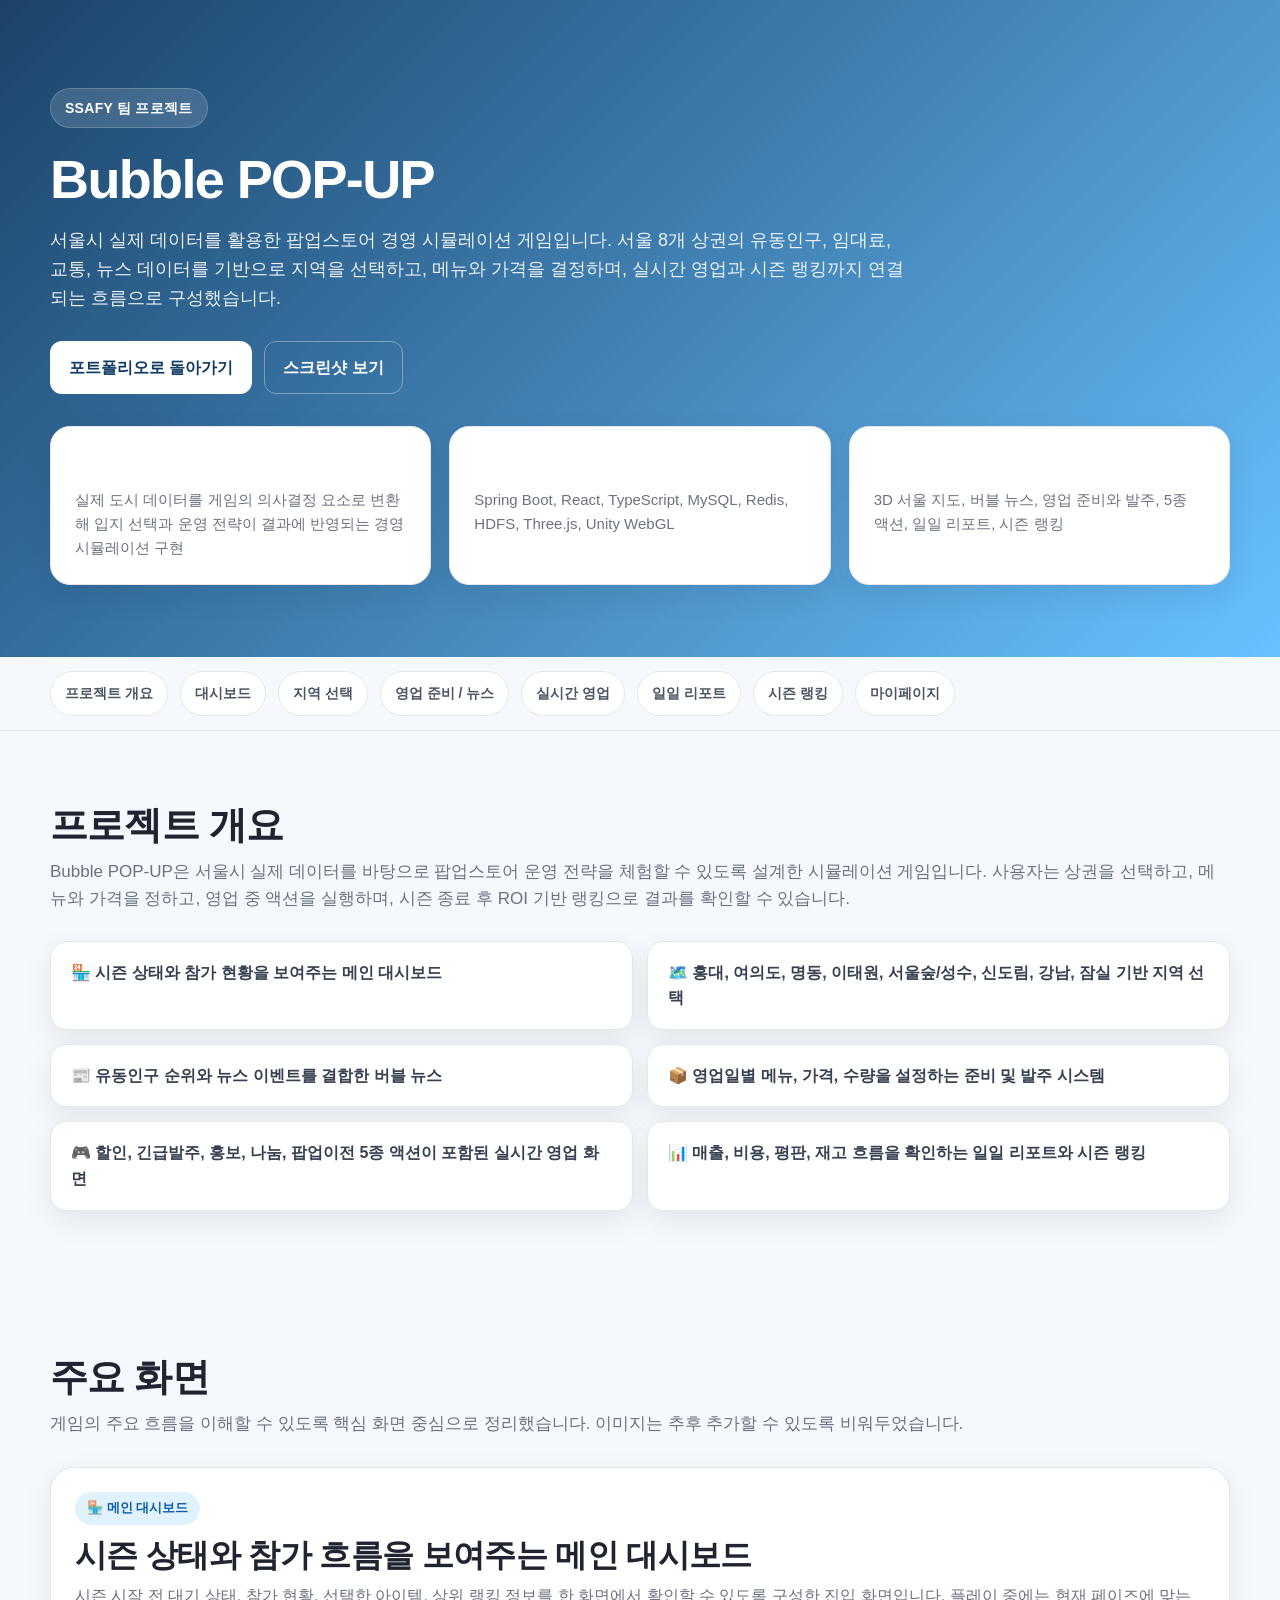
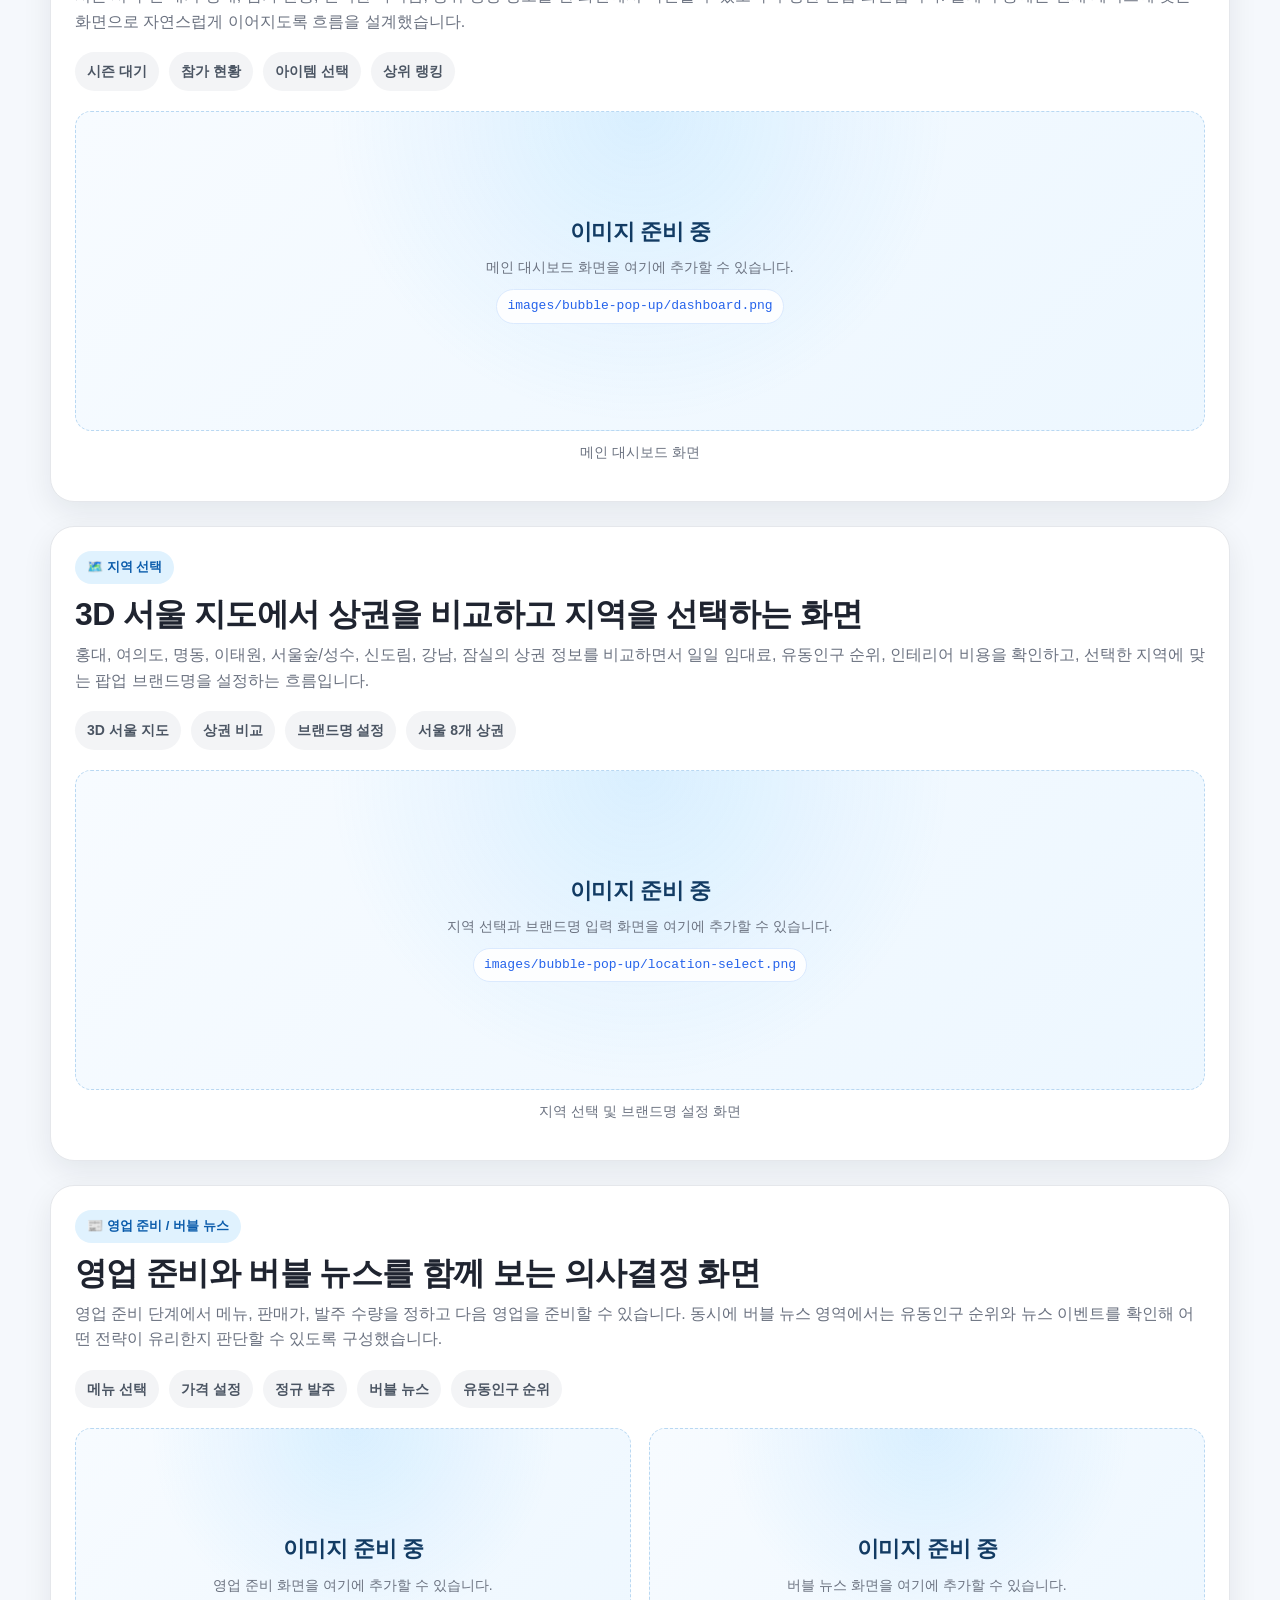
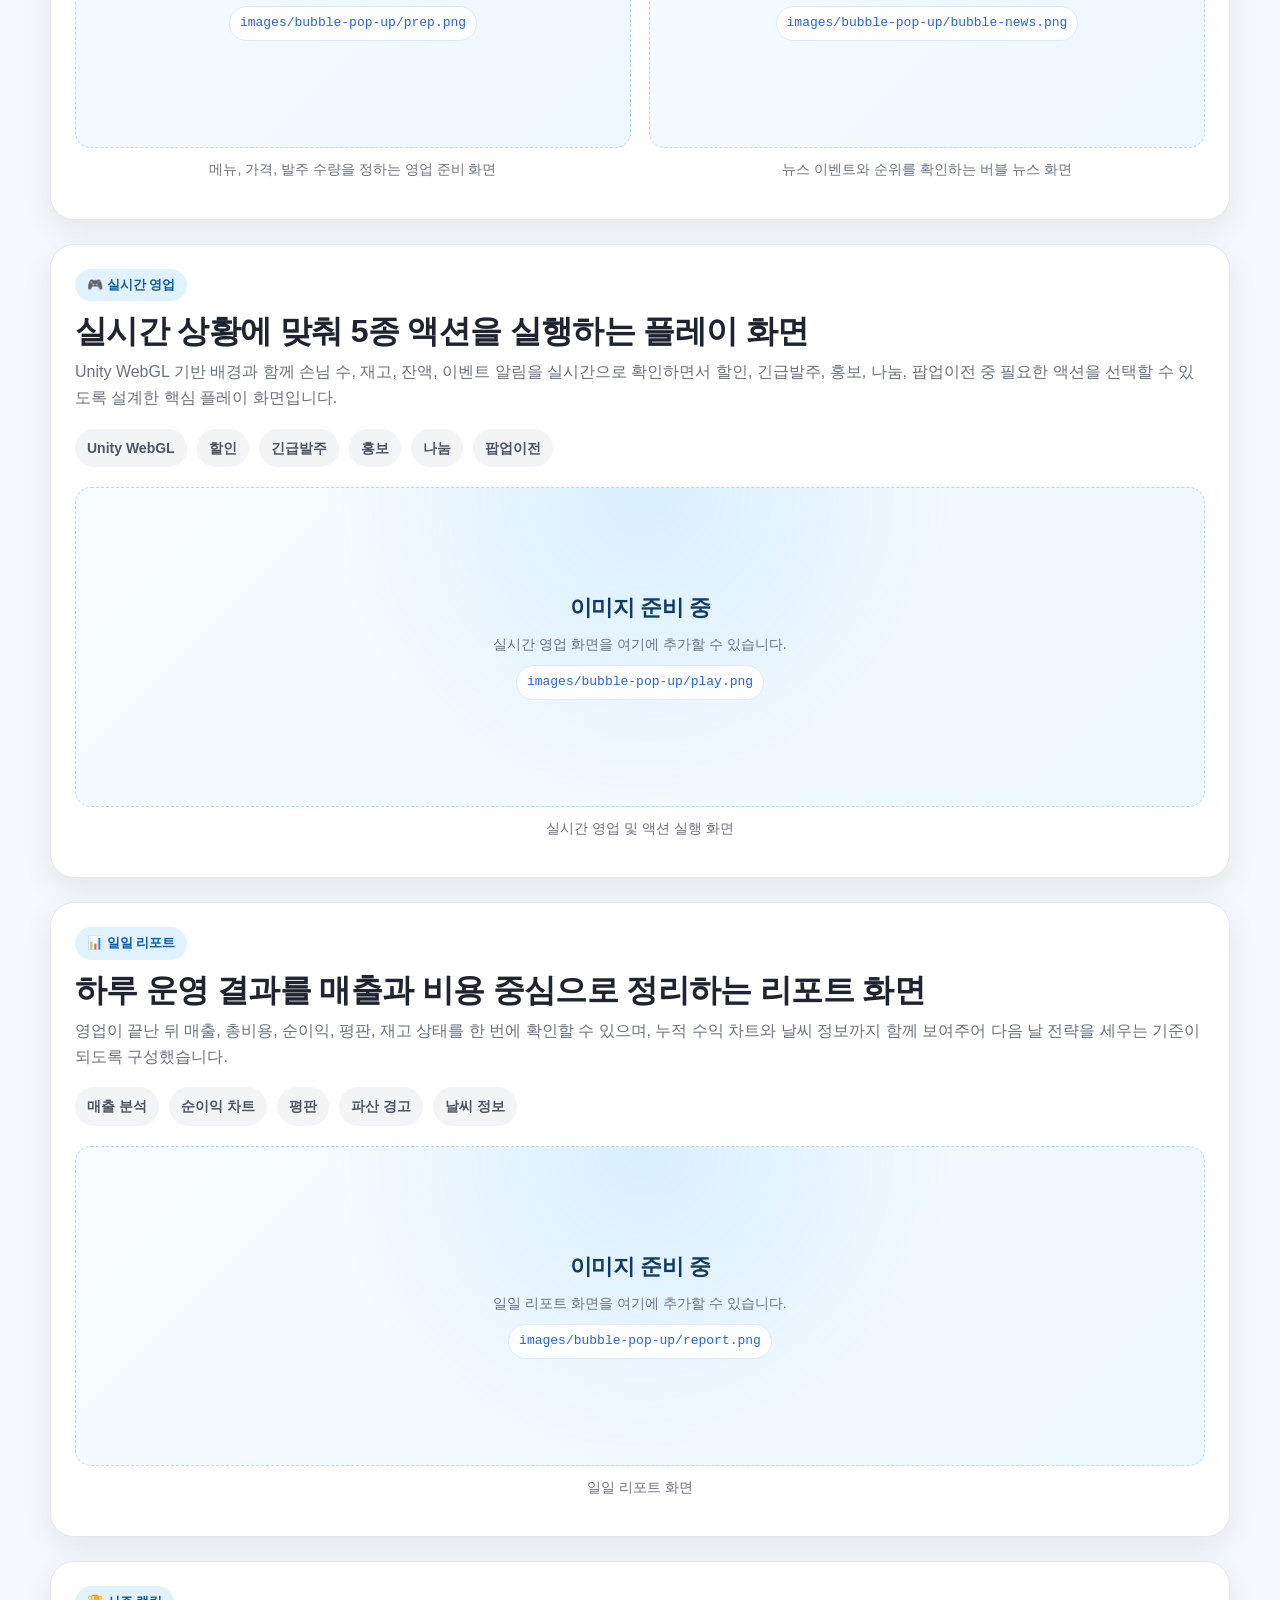
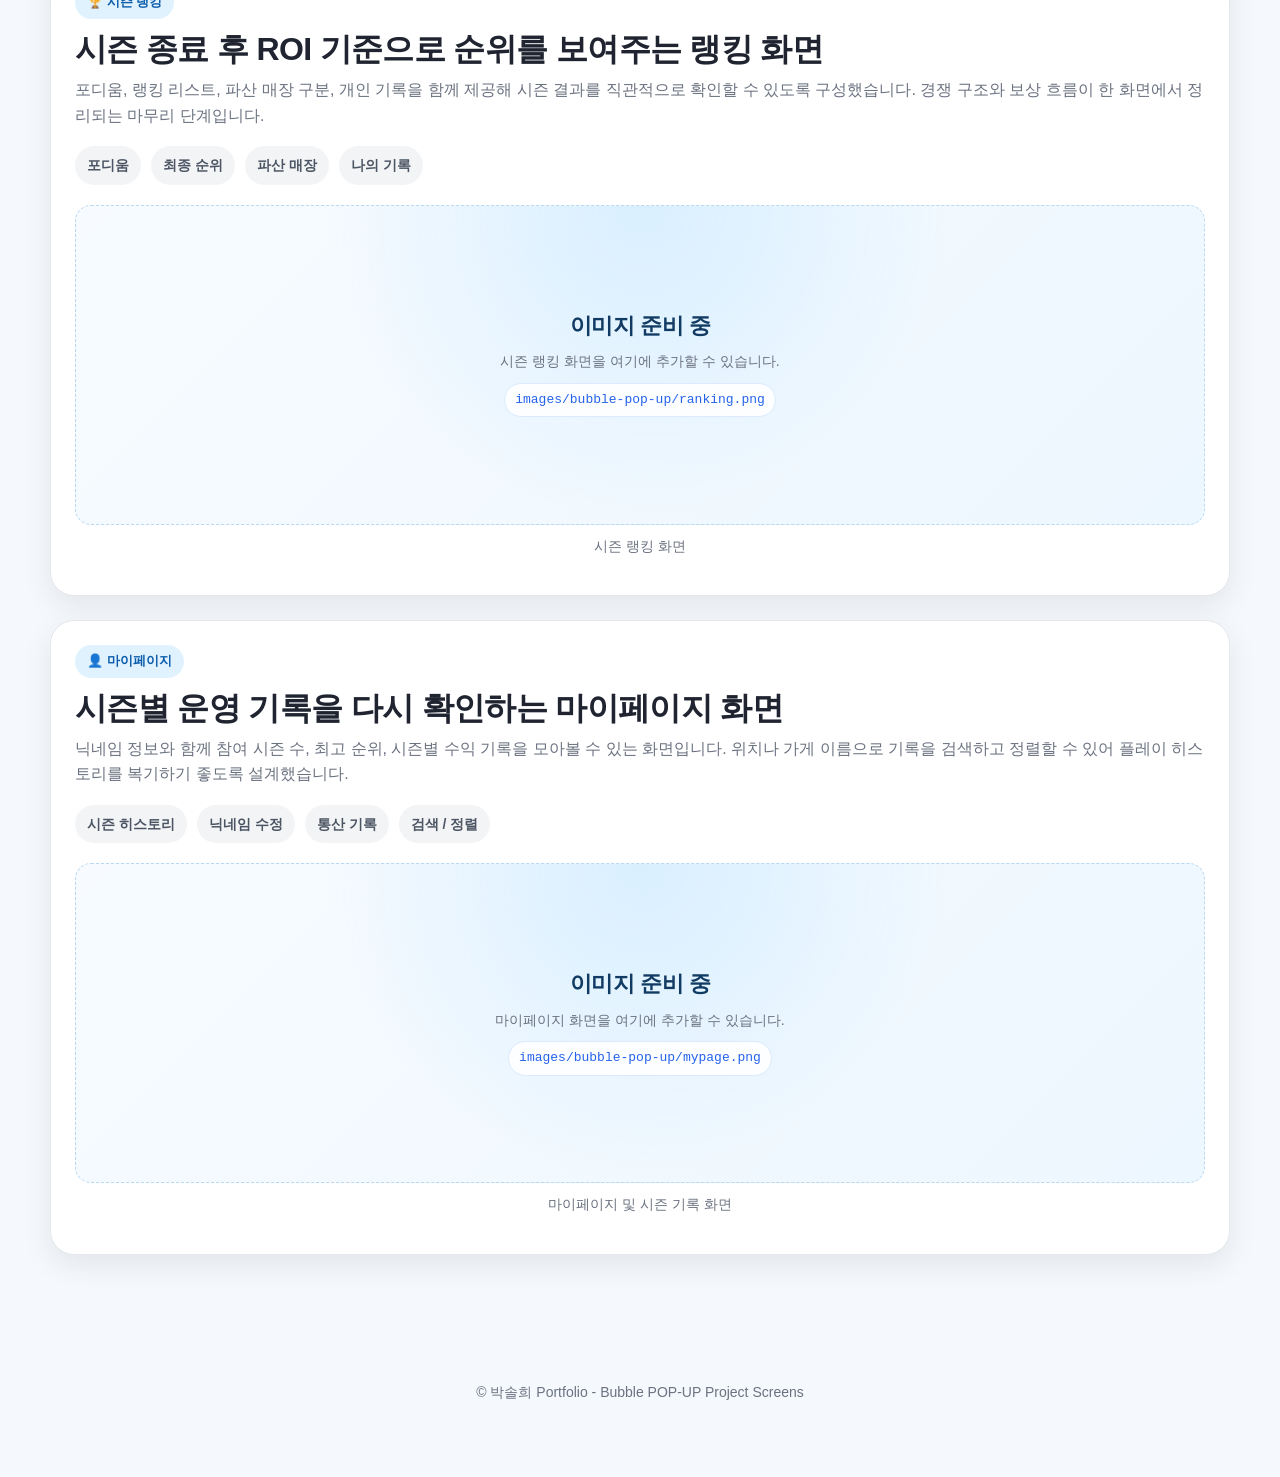
==== bubble-popup.html @ aa62569c "update bubble pop-up project" ====
<!doctype html>
<html lang="ko">
  <head>
    <meta charset="UTF-8" />
    <meta name="viewport" content="width=device-width, initial-scale=1.0" />
    <title>Bubble POP-UP | 프로젝트 스크린샷</title>
    <meta
      name="description"
      content="Bubble POP-UP 프로젝트의 주요 기능과 화면을 정리한 스크린샷 페이지입니다."
    />
    <style>
      :root {
        --bg: #f5f8fc;
        --card: #ffffff;
        --text: #1f2430;
        --muted: #6b7280;
        --primary: #123b63;
        --accent: #4db7ff;
        --border: #e5e7eb;
        --shadow: 0 10px 30px rgba(17, 24, 39, 0.08);
        --radius: 20px;
        --max-width: 1180px;
      }

      * {
        box-sizing: border-box;
      }

      html {
        scroll-behavior: smooth;
      }

      body {
        margin: 0;
        font-family:
          "Pretendard", "Apple SD Gothic Neo", "Noto Sans KR", Arial, sans-serif;
        background: var(--bg);
        color: var(--text);
        line-height: 1.6;
      }

      a {
        color: inherit;
        text-decoration: none;
      }

      img {
        display: block;
        width: 100%;
        height: auto;
        border-radius: 16px;
        border: 1px solid var(--border);
        background: #fff;
      }

      .container {
        width: min(var(--max-width), calc(100% - 32px));
        margin: 0 auto;
      }

      .hero {
        background:
          linear-gradient(
            135deg,
            rgba(18, 59, 99, 0.96),
            rgba(77, 183, 255, 0.84)
          ),
          url("images/bg_2.png") center/cover no-repeat;
        color: #fff;
        padding: 88px 0 72px;
      }

      .hero-inner {
        max-width: 860px;
      }

      .badge {
        display: inline-block;
        padding: 8px 14px;
        border-radius: 999px;
        background: rgba(255, 255, 255, 0.14);
        border: 1px solid rgba(255, 255, 255, 0.18);
        font-size: 14px;
        font-weight: 700;
        letter-spacing: 0.02em;
        margin-bottom: 20px;
      }

      .hero h1 {
        margin: 0 0 16px;
        font-size: clamp(34px, 5vw, 54px);
        line-height: 1.15;
        letter-spacing: -0.03em;
      }

      .hero p {
        margin: 0;
        font-size: 18px;
        color: rgba(255, 255, 255, 0.9);
      }

      .hero-actions {
        margin-top: 28px;
        display: flex;
        flex-wrap: wrap;
        gap: 12px;
      }

      .btn {
        display: inline-flex;
        align-items: center;
        justify-content: center;
        padding: 13px 18px;
        border-radius: 12px;
        font-weight: 700;
        transition: 0.2s ease;
        border: 1px solid transparent;
      }

      .btn-primary {
        background: #fff;
        color: var(--primary);
      }

      .btn-primary:hover {
        transform: translateY(-1px);
      }

      .btn-outline {
        border-color: rgba(255, 255, 255, 0.35);
        color: #fff;
        background: transparent;
      }

      .btn-outline:hover {
        background: rgba(255, 255, 255, 0.08);
      }

      .section {
        padding: 72px 0;
      }

      .section-header {
        margin-bottom: 28px;
      }

      .section-title {
        margin: 0 0 10px;
        font-size: clamp(28px, 4vw, 38px);
        line-height: 1.2;
        letter-spacing: -0.02em;
      }

      .section-desc {
        margin: 0;
        color: var(--muted);
        font-size: 17px;
      }

      .summary-grid {
        display: grid;
        grid-template-columns: repeat(3, 1fr);
        gap: 18px;
        margin-top: 32px;
      }

      .summary-card {
        background: var(--card);
        border: 1px solid var(--border);
        border-radius: var(--radius);
        box-shadow: var(--shadow);
        padding: 24px;
      }

      .summary-card h3 {
        margin: 0 0 8px;
        font-size: 18px;
      }

      .summary-card p {
        margin: 0;
        color: var(--muted);
        font-size: 15px;
      }

      .feature-list {
        display: grid;
        grid-template-columns: repeat(2, 1fr);
        gap: 14px;
        margin-top: 28px;
      }

      .feature-item {
        background: var(--card);
        border: 1px solid var(--border);
        border-radius: 16px;
        padding: 18px 20px;
        font-weight: 600;
        color: #374151;
        box-shadow: var(--shadow);
      }

      .gallery {
        display: grid;
        gap: 24px;
        margin-top: 30px;
      }

      .shot-card {
        background: var(--card);
        border: 1px solid var(--border);
        border-radius: 24px;
        box-shadow: var(--shadow);
        overflow: hidden;
      }

      .shot-content {
        padding: 24px;
      }

      .shot-kicker {
        display: inline-block;
        margin-bottom: 10px;
        padding: 6px 12px;
        border-radius: 999px;
        background: #e0f2fe;
        color: #0b5cab;
        font-size: 13px;
        font-weight: 800;
      }

      .shot-title {
        margin: 0 0 8px;
        font-size: clamp(24px, 3vw, 32px);
        line-height: 1.25;
        letter-spacing: -0.02em;
      }

      .shot-desc {
        margin: 0 0 18px;
        color: var(--muted);
        font-size: 16px;
      }

      .shot-tags {
        display: flex;
        flex-wrap: wrap;
        gap: 10px;
        margin-bottom: 20px;
      }

      .tag {
        display: inline-flex;
        align-items: center;
        padding: 8px 12px;
        border-radius: 999px;
        background: #f3f4f6;
        color: #4b5563;
        font-size: 14px;
        font-weight: 700;
      }

      .two-grid {
        display: grid;
        grid-template-columns: repeat(2, 1fr);
        gap: 18px;
      }

      .single-shot img,
      .two-grid img {
        width: 100%;
      }

      .placeholder-shot {
        min-height: 320px;
        display: flex;
        flex-direction: column;
        align-items: center;
        justify-content: center;
        gap: 10px;
        padding: 24px;
        border-radius: 16px;
        border: 1px dashed #b9d8f2;
        background:
          radial-gradient(circle at top, rgba(77, 183, 255, 0.16), transparent 48%),
          linear-gradient(135deg, #f7fbff, #edf7ff);
        text-align: center;
      }

      .placeholder-shot strong {
        font-size: 22px;
        line-height: 1.3;
        letter-spacing: -0.02em;
        color: var(--primary);
      }

      .placeholder-shot span {
        font-size: 14px;
        color: var(--muted);
      }

      .placeholder-shot code {
        font-size: 13px;
        color: #2563eb;
        background: rgba(255, 255, 255, 0.9);
        padding: 6px 10px;
        border-radius: 999px;
        border: 1px solid #dbeafe;
      }

      .caption {
        margin-top: 10px;
        font-size: 14px;
        color: var(--muted);
        text-align: center;
      }

      .toc {
        position: sticky;
        top: 0;
        z-index: 10;
        backdrop-filter: blur(12px);
        background: rgba(245, 248, 252, 0.85);
        border-bottom: 1px solid rgba(229, 231, 235, 0.9);
      }

      .toc-inner {
        width: min(var(--max-width), calc(100% - 32px));
        margin: 0 auto;
        display: flex;
        gap: 12px;
        padding: 14px 0;
        overflow-x: auto;
      }

      .toc a {
        white-space: nowrap;
        font-size: 14px;
        font-weight: 700;
        color: #4b5563;
        background: #fff;
        border: 1px solid var(--border);
        padding: 10px 14px;
        border-radius: 999px;
      }

      .footer {
        padding: 40px 0 60px;
        text-align: center;
        color: var(--muted);
        font-size: 14px;
      }

      @media (max-width: 960px) {
        .summary-grid,
        .feature-list,
        .two-grid {
          grid-template-columns: 1fr;
        }

        .hero {
          padding: 72px 0 56px;
        }

        .shot-content {
          padding: 20px;
        }
      }
    </style>
  </head>

  <body>
    <header class="hero">
      <div class="container">
        <div class="hero-inner">
          <span class="badge">SSAFY 팀 프로젝트</span>
          <h1>Bubble POP-UP</h1>
          <p>
            서울시 실제 데이터를 활용한 팝업스토어 경영 시뮬레이션 게임입니다.
            서울 8개 상권의 유동인구, 임대료, 교통, 뉴스 데이터를 기반으로
            지역을 선택하고, 메뉴와 가격을 결정하며, 실시간 영업과 시즌 랭킹까지
            연결되는 흐름으로 구성했습니다.
          </p>

          <div class="hero-actions">
            <a class="btn btn-primary" href="index.html#projects-section"
              >포트폴리오로 돌아가기</a
            >
            <a class="btn btn-outline" href="#screens">스크린샷 보기</a>
          </div>
        </div>

        <div class="summary-grid">
          <div class="summary-card">
            <h3>핵심 목표</h3>
            <p>
              실제 도시 데이터를 게임의 의사결정 요소로 변환해 입지 선택과 운영
              전략이 결과에 반영되는 경영 시뮬레이션 구현
            </p>
          </div>
          <div class="summary-card">
            <h3>주요 기술</h3>
            <p>
              Spring Boot, React, TypeScript, MySQL, Redis, HDFS, Three.js,
              Unity WebGL
            </p>
          </div>
          <div class="summary-card">
            <h3>주요 기능</h3>
            <p>
              3D 서울 지도, 버블 뉴스, 영업 준비와 발주, 5종 액션, 일일
              리포트, 시즌 랭킹
            </p>
          </div>
        </div>
      </div>
    </header>

    <nav class="toc">
      <div class="toc-inner">
        <a href="#overview">프로젝트 개요</a>
        <a href="#dashboard">대시보드</a>
        <a href="#location">지역 선택</a>
        <a href="#prep-news">영업 준비 / 뉴스</a>
        <a href="#play">실시간 영업</a>
        <a href="#report">일일 리포트</a>
        <a href="#ranking">시즌 랭킹</a>
        <a href="#mypage">마이페이지</a>
      </div>
    </nav>

    <main>
      <section class="section" id="overview">
        <div class="container">
          <div class="section-header">
            <h2 class="section-title">프로젝트 개요</h2>
            <p class="section-desc">
              Bubble POP-UP은 서울시 실제 데이터를 바탕으로 팝업스토어 운영
              전략을 체험할 수 있도록 설계한 시뮬레이션 게임입니다. 사용자는
              상권을 선택하고, 메뉴와 가격을 정하고, 영업 중 액션을 실행하며,
              시즌 종료 후 ROI 기반 랭킹으로 결과를 확인할 수 있습니다.
            </p>
          </div>

          <div class="feature-list">
            <div class="feature-item">
              🏪 시즌 상태와 참가 현황을 보여주는 메인 대시보드
            </div>
            <div class="feature-item">
              🗺️ 홍대, 여의도, 명동, 이태원, 서울숲/성수, 신도림, 강남, 잠실
              기반 지역 선택
            </div>
            <div class="feature-item">
              📰 유동인구 순위와 뉴스 이벤트를 결합한 버블 뉴스
            </div>
            <div class="feature-item">
              📦 영업일별 메뉴, 가격, 수량을 설정하는 준비 및 발주 시스템
            </div>
            <div class="feature-item">
              🎮 할인, 긴급발주, 홍보, 나눔, 팝업이전 5종 액션이 포함된 실시간
              영업 화면
            </div>
            <div class="feature-item">
              📊 매출, 비용, 평판, 재고 흐름을 확인하는 일일 리포트와 시즌 랭킹
            </div>
          </div>
        </div>
      </section>

      <section class="section" id="screens">
        <div class="container">
          <div class="section-header">
            <h2 class="section-title">주요 화면</h2>
            <p class="section-desc">
              게임의 주요 흐름을 이해할 수 있도록 핵심 화면 중심으로 정리했습니다.
              이미지는 추후 추가할 수 있도록 비워두었습니다.
            </p>
          </div>

          <div class="gallery">
            <article class="shot-card" id="dashboard">
              <div class="shot-content">
                <span class="shot-kicker">🏪 메인 대시보드</span>
                <h3 class="shot-title">
                  시즌 상태와 참가 흐름을 보여주는 메인 대시보드
                </h3>
                <p class="shot-desc">
                  시즌 시작 전 대기 상태, 참가 현황, 선택한 아이템, 상위 랭킹
                  정보를 한 화면에서 확인할 수 있도록 구성한 진입 화면입니다.
                  플레이 중에는 현재 페이즈에 맞는 화면으로 자연스럽게 이어지도록
                  흐름을 설계했습니다.
                </p>
                <div class="shot-tags">
                  <span class="tag">시즌 대기</span>
                  <span class="tag">참가 현황</span>
                  <span class="tag">아이템 선택</span>
                  <span class="tag">상위 랭킹</span>
                </div>

                <div class="single-shot">
                  <div
                    class="placeholder-shot"
                    aria-label="Bubble POP-UP 메인 대시보드 이미지 자리"
                  >
                    <strong>이미지 준비 중</strong>
                    <span>메인 대시보드 화면을 여기에 추가할 수 있습니다.</span>
                    <code>images/bubble-pop-up/dashboard.png</code>
                  </div>
                  <p class="caption">메인 대시보드 화면</p>
                </div>
              </div>
            </article>

            <article class="shot-card" id="location">
              <div class="shot-content">
                <span class="shot-kicker">🗺️ 지역 선택</span>
                <h3 class="shot-title">
                  3D 서울 지도에서 상권을 비교하고 지역을 선택하는 화면
                </h3>
                <p class="shot-desc">
                  홍대, 여의도, 명동, 이태원, 서울숲/성수, 신도림, 강남, 잠실의
                  상권 정보를 비교하면서 일일 임대료, 유동인구 순위, 인테리어
                  비용을 확인하고, 선택한 지역에 맞는 팝업 브랜드명을 설정하는
                  흐름입니다.
                </p>
                <div class="shot-tags">
                  <span class="tag">3D 서울 지도</span>
                  <span class="tag">상권 비교</span>
                  <span class="tag">브랜드명 설정</span>
                  <span class="tag">서울 8개 상권</span>
                </div>

                <div class="single-shot">
                  <div
                    class="placeholder-shot"
                    aria-label="Bubble POP-UP 지역 선택 이미지 자리"
                  >
                    <strong>이미지 준비 중</strong>
                    <span>
                      지역 선택과 브랜드명 입력 화면을 여기에 추가할 수 있습니다.
                    </span>
                    <code>images/bubble-pop-up/location-select.png</code>
                  </div>
                  <p class="caption">지역 선택 및 브랜드명 설정 화면</p>
                </div>
              </div>
            </article>

            <article class="shot-card" id="prep-news">
              <div class="shot-content">
                <span class="shot-kicker">📰 영업 준비 / 버블 뉴스</span>
                <h3 class="shot-title">
                  영업 준비와 버블 뉴스를 함께 보는 의사결정 화면
                </h3>
                <p class="shot-desc">
                  영업 준비 단계에서 메뉴, 판매가, 발주 수량을 정하고 다음 영업을
                  준비할 수 있습니다. 동시에 버블 뉴스 영역에서는 유동인구 순위와
                  뉴스 이벤트를 확인해 어떤 전략이 유리한지 판단할 수 있도록
                  구성했습니다.
                </p>
                <div class="shot-tags">
                  <span class="tag">메뉴 선택</span>
                  <span class="tag">가격 설정</span>
                  <span class="tag">정규 발주</span>
                  <span class="tag">버블 뉴스</span>
                  <span class="tag">유동인구 순위</span>
                </div>

                <div class="two-grid">
                  <div>
                    <div
                      class="placeholder-shot"
                      aria-label="Bubble POP-UP 영업 준비 이미지 자리"
                    >
                      <strong>이미지 준비 중</strong>
                      <span>영업 준비 화면을 여기에 추가할 수 있습니다.</span>
                      <code>images/bubble-pop-up/prep.png</code>
                    </div>
                    <p class="caption">메뉴, 가격, 발주 수량을 정하는 영업 준비 화면</p>
                  </div>
                  <div>
                    <div
                      class="placeholder-shot"
                      aria-label="Bubble POP-UP 버블 뉴스 이미지 자리"
                    >
                      <strong>이미지 준비 중</strong>
                      <span>버블 뉴스 화면을 여기에 추가할 수 있습니다.</span>
                      <code>images/bubble-pop-up/bubble-news.png</code>
                    </div>
                    <p class="caption">뉴스 이벤트와 순위를 확인하는 버블 뉴스 화면</p>
                  </div>
                </div>
              </div>
            </article>

            <article class="shot-card" id="play">
              <div class="shot-content">
                <span class="shot-kicker">🎮 실시간 영업</span>
                <h3 class="shot-title">
                  실시간 상황에 맞춰 5종 액션을 실행하는 플레이 화면
                </h3>
                <p class="shot-desc">
                  Unity WebGL 기반 배경과 함께 손님 수, 재고, 잔액, 이벤트 알림을
                  실시간으로 확인하면서 할인, 긴급발주, 홍보, 나눔, 팝업이전 중
                  필요한 액션을 선택할 수 있도록 설계한 핵심 플레이 화면입니다.
                </p>
                <div class="shot-tags">
                  <span class="tag">Unity WebGL</span>
                  <span class="tag">할인</span>
                  <span class="tag">긴급발주</span>
                  <span class="tag">홍보</span>
                  <span class="tag">나눔</span>
                  <span class="tag">팝업이전</span>
                </div>

                <div class="single-shot">
                  <div
                    class="placeholder-shot"
                    aria-label="Bubble POP-UP 실시간 영업 이미지 자리"
                  >
                    <strong>이미지 준비 중</strong>
                    <span>실시간 영업 화면을 여기에 추가할 수 있습니다.</span>
                    <code>images/bubble-pop-up/play.png</code>
                  </div>
                  <p class="caption">실시간 영업 및 액션 실행 화면</p>
                </div>
              </div>
            </article>

            <article class="shot-card" id="report">
              <div class="shot-content">
                <span class="shot-kicker">📊 일일 리포트</span>
                <h3 class="shot-title">
                  하루 운영 결과를 매출과 비용 중심으로 정리하는 리포트 화면
                </h3>
                <p class="shot-desc">
                  영업이 끝난 뒤 매출, 총비용, 순이익, 평판, 재고 상태를 한 번에
                  확인할 수 있으며, 누적 수익 차트와 날씨 정보까지 함께 보여주어
                  다음 날 전략을 세우는 기준이 되도록 구성했습니다.
                </p>
                <div class="shot-tags">
                  <span class="tag">매출 분석</span>
                  <span class="tag">순이익 차트</span>
                  <span class="tag">평판</span>
                  <span class="tag">파산 경고</span>
                  <span class="tag">날씨 정보</span>
                </div>

                <div class="single-shot">
                  <div
                    class="placeholder-shot"
                    aria-label="Bubble POP-UP 일일 리포트 이미지 자리"
                  >
                    <strong>이미지 준비 중</strong>
                    <span>일일 리포트 화면을 여기에 추가할 수 있습니다.</span>
                    <code>images/bubble-pop-up/report.png</code>
                  </div>
                  <p class="caption">일일 리포트 화면</p>
                </div>
              </div>
            </article>

            <article class="shot-card" id="ranking">
              <div class="shot-content">
                <span class="shot-kicker">🏆 시즌 랭킹</span>
                <h3 class="shot-title">
                  시즌 종료 후 ROI 기준으로 순위를 보여주는 랭킹 화면
                </h3>
                <p class="shot-desc">
                  포디움, 랭킹 리스트, 파산 매장 구분, 개인 기록을 함께 제공해
                  시즌 결과를 직관적으로 확인할 수 있도록 구성했습니다. 경쟁
                  구조와 보상 흐름이 한 화면에서 정리되는 마무리 단계입니다.
                </p>
                <div class="shot-tags">
                  <span class="tag">포디움</span>
                  <span class="tag">최종 순위</span>
                  <span class="tag">파산 매장</span>
                  <span class="tag">나의 기록</span>
                </div>

                <div class="single-shot">
                  <div
                    class="placeholder-shot"
                    aria-label="Bubble POP-UP 시즌 랭킹 이미지 자리"
                  >
                    <strong>이미지 준비 중</strong>
                    <span>시즌 랭킹 화면을 여기에 추가할 수 있습니다.</span>
                    <code>images/bubble-pop-up/ranking.png</code>
                  </div>
                  <p class="caption">시즌 랭킹 화면</p>
                </div>
              </div>
            </article>

            <article class="shot-card" id="mypage">
              <div class="shot-content">
                <span class="shot-kicker">👤 마이페이지</span>
                <h3 class="shot-title">
                  시즌별 운영 기록을 다시 확인하는 마이페이지 화면
                </h3>
                <p class="shot-desc">
                  닉네임 정보와 함께 참여 시즌 수, 최고 순위, 시즌별 수익 기록을
                  모아볼 수 있는 화면입니다. 위치나 가게 이름으로 기록을 검색하고
                  정렬할 수 있어 플레이 히스토리를 복기하기 좋도록 설계했습니다.
                </p>
                <div class="shot-tags">
                  <span class="tag">시즌 히스토리</span>
                  <span class="tag">닉네임 수정</span>
                  <span class="tag">통산 기록</span>
                  <span class="tag">검색 / 정렬</span>
                </div>

                <div class="single-shot">
                  <div
                    class="placeholder-shot"
                    aria-label="Bubble POP-UP 마이페이지 이미지 자리"
                  >
                    <strong>이미지 준비 중</strong>
                    <span>마이페이지 화면을 여기에 추가할 수 있습니다.</span>
                    <code>images/bubble-pop-up/mypage.png</code>
                  </div>
                  <p class="caption">마이페이지 및 시즌 기록 화면</p>
                </div>
              </div>
            </article>
          </div>
        </div>
      </section>
    </main>

    <footer class="footer">
      <div class="container">
        <p>© 박솔희 Portfolio - Bubble POP-UP Project Screens</p>
      </div>
    </footer>
  </body>
</html>
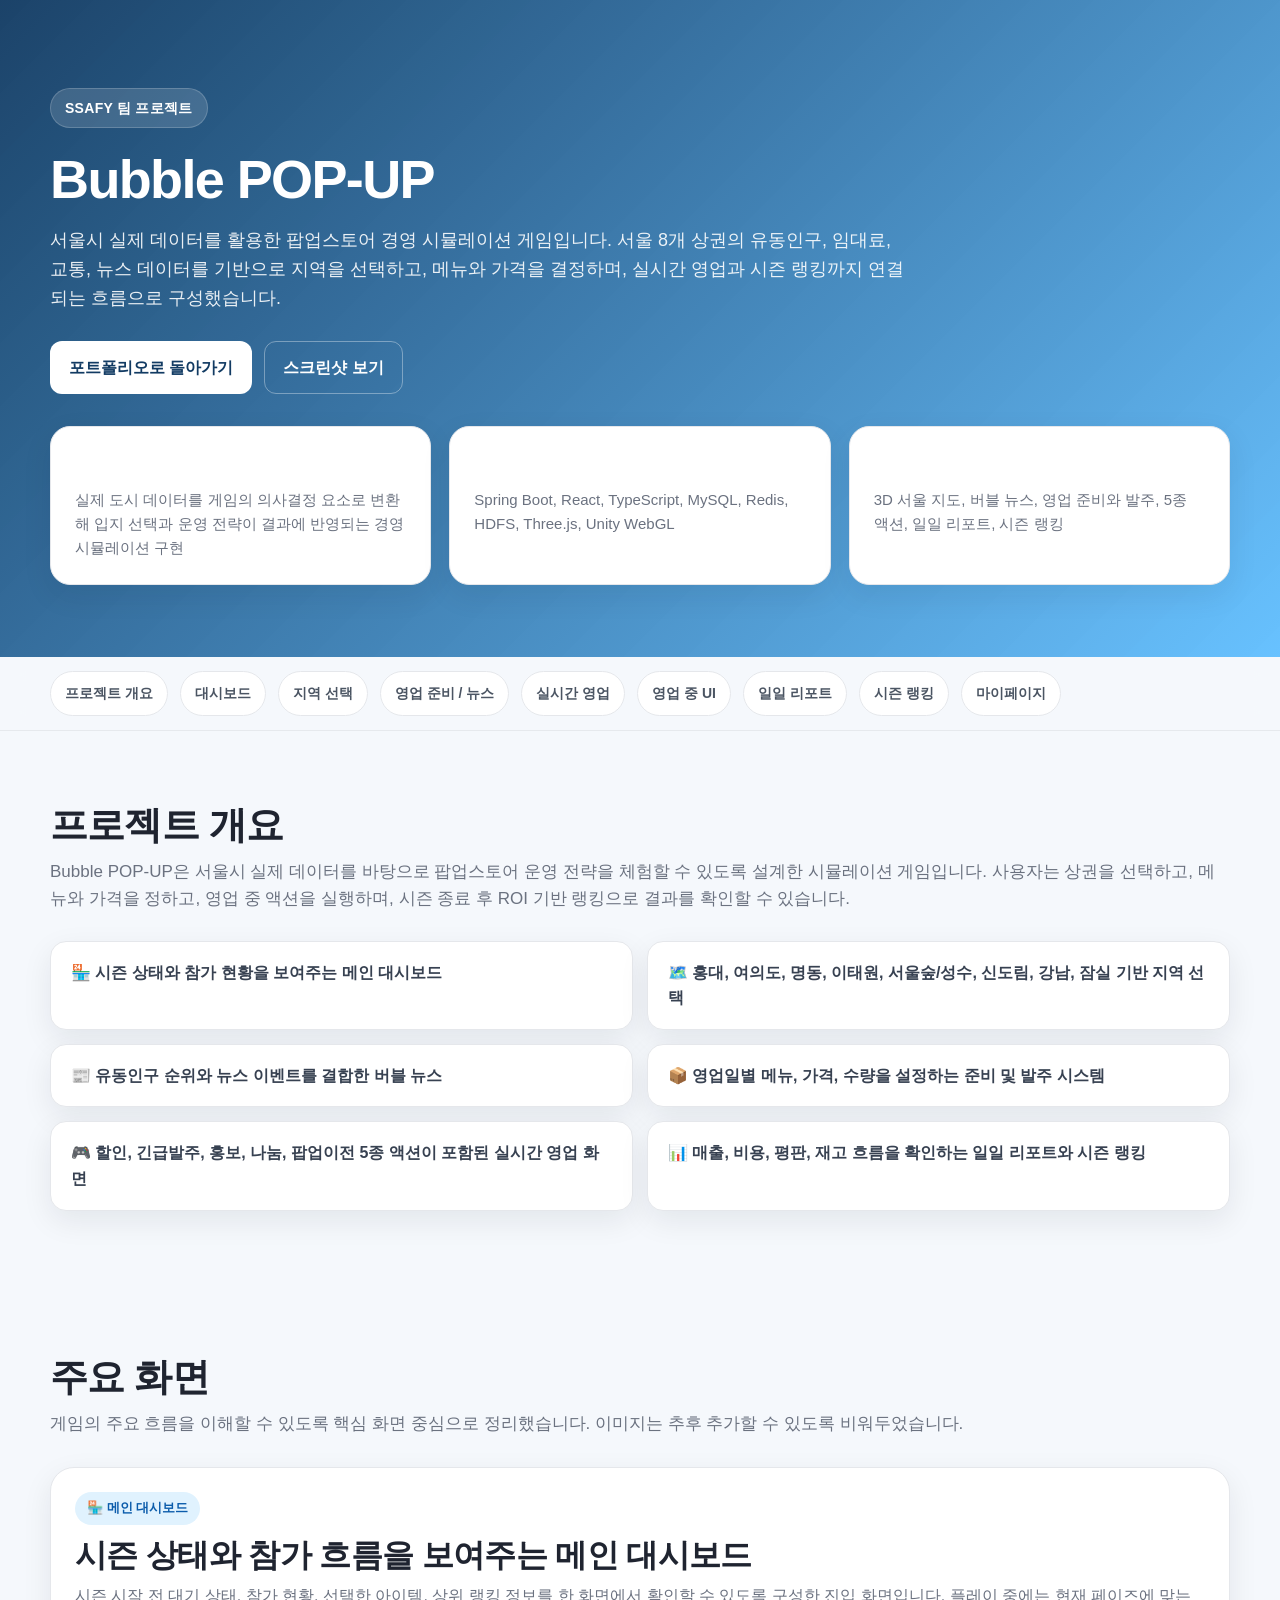
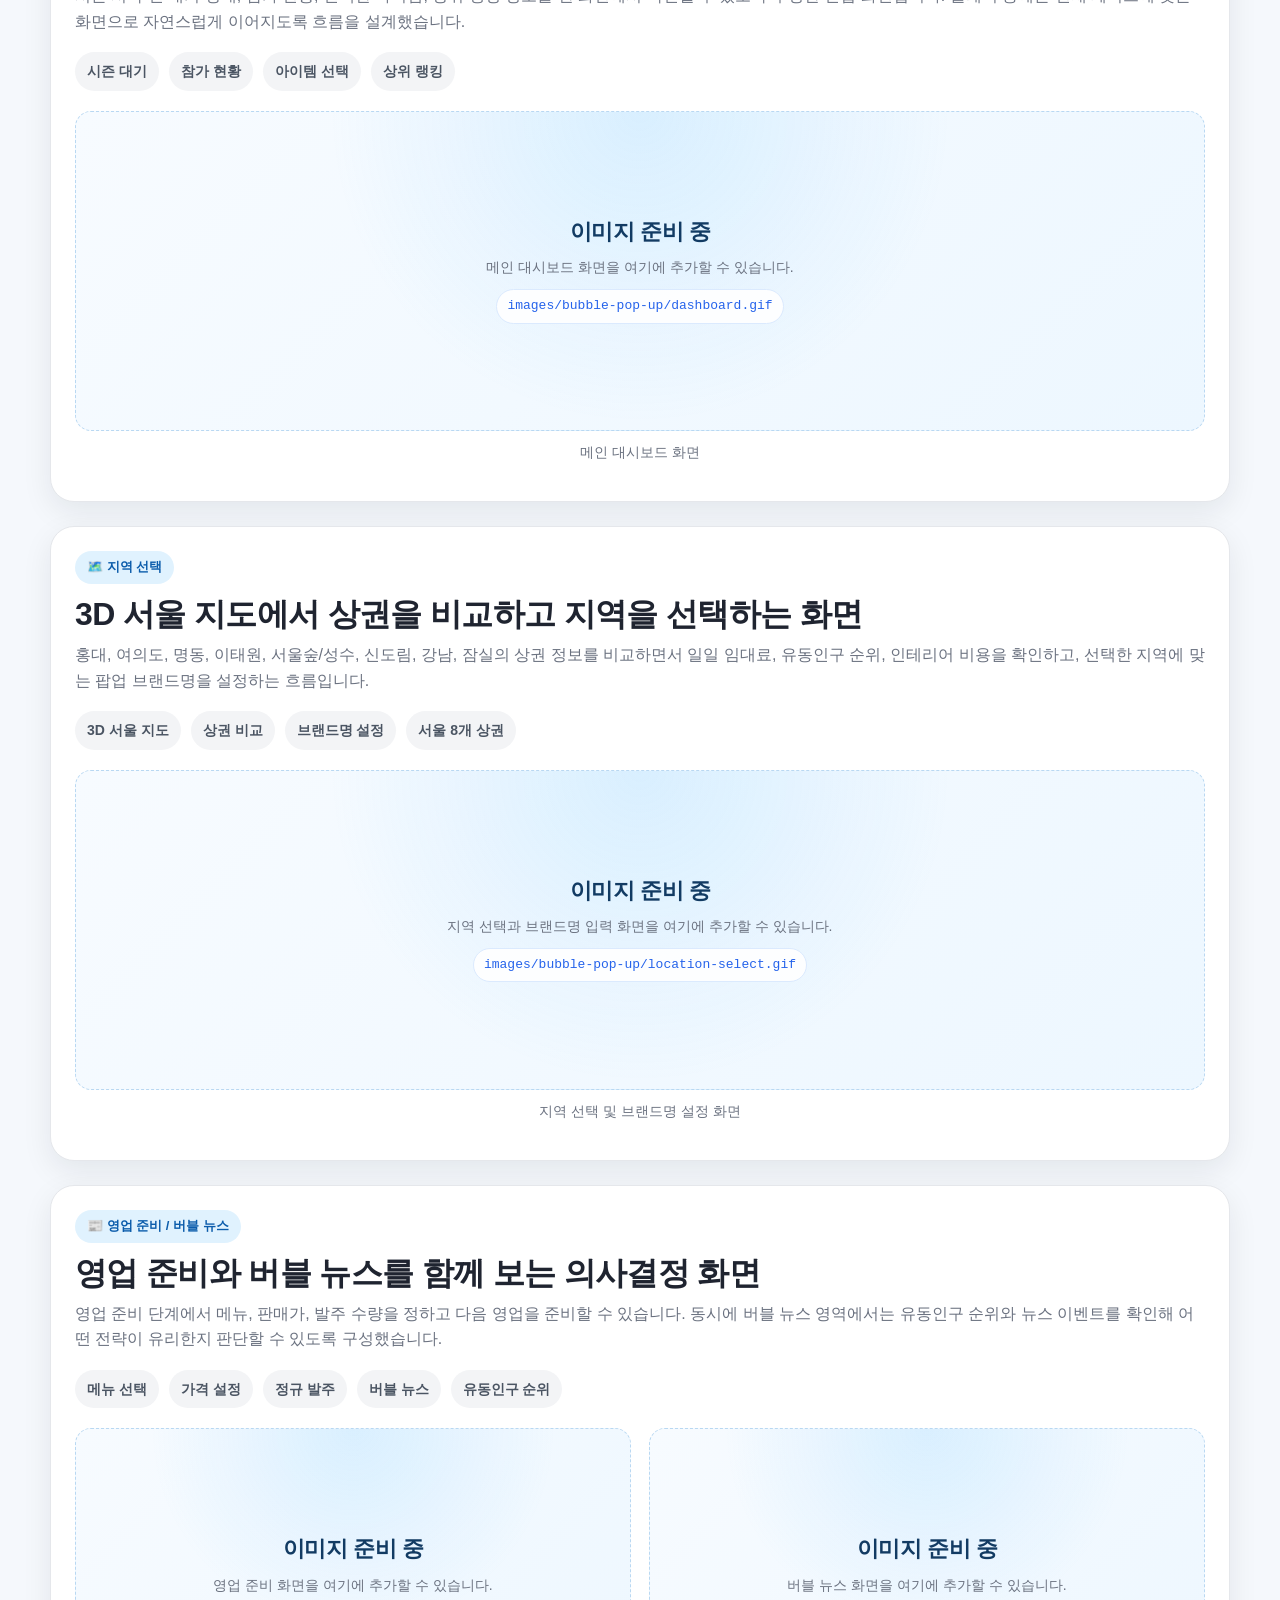
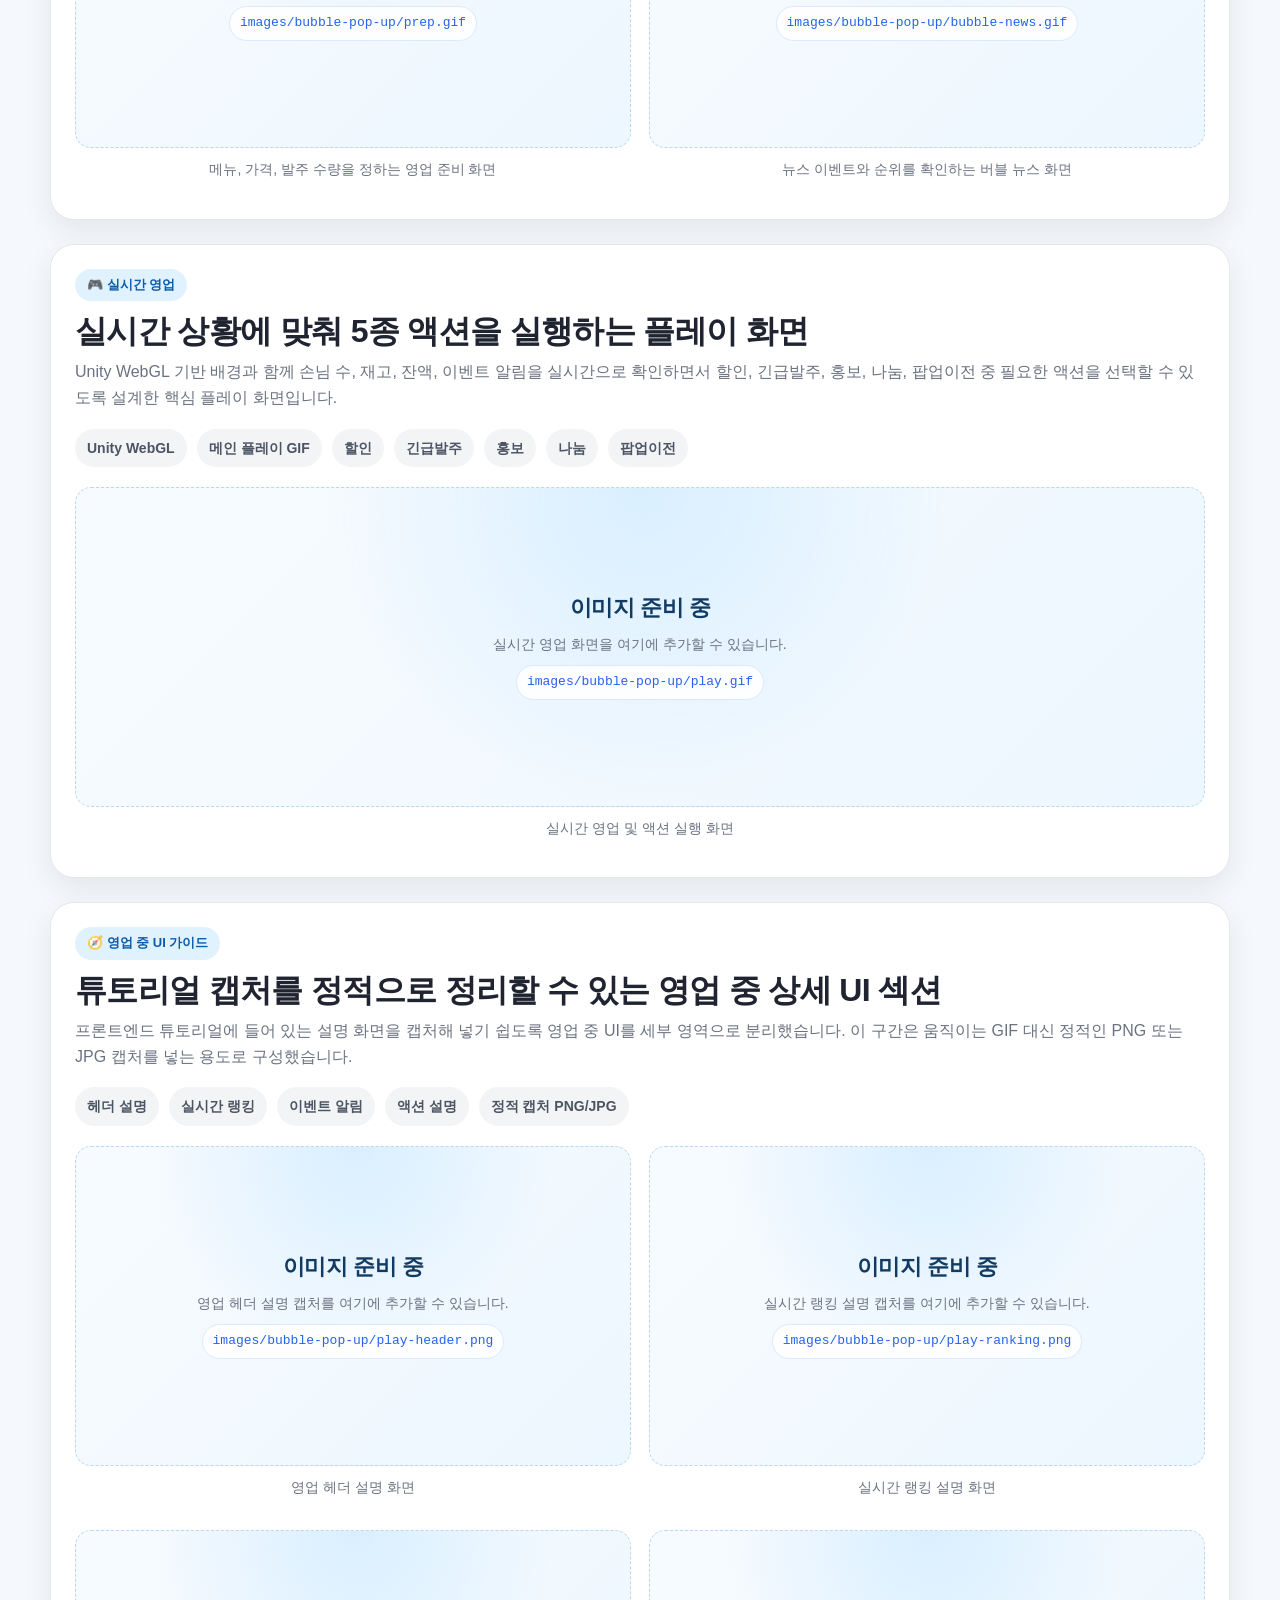
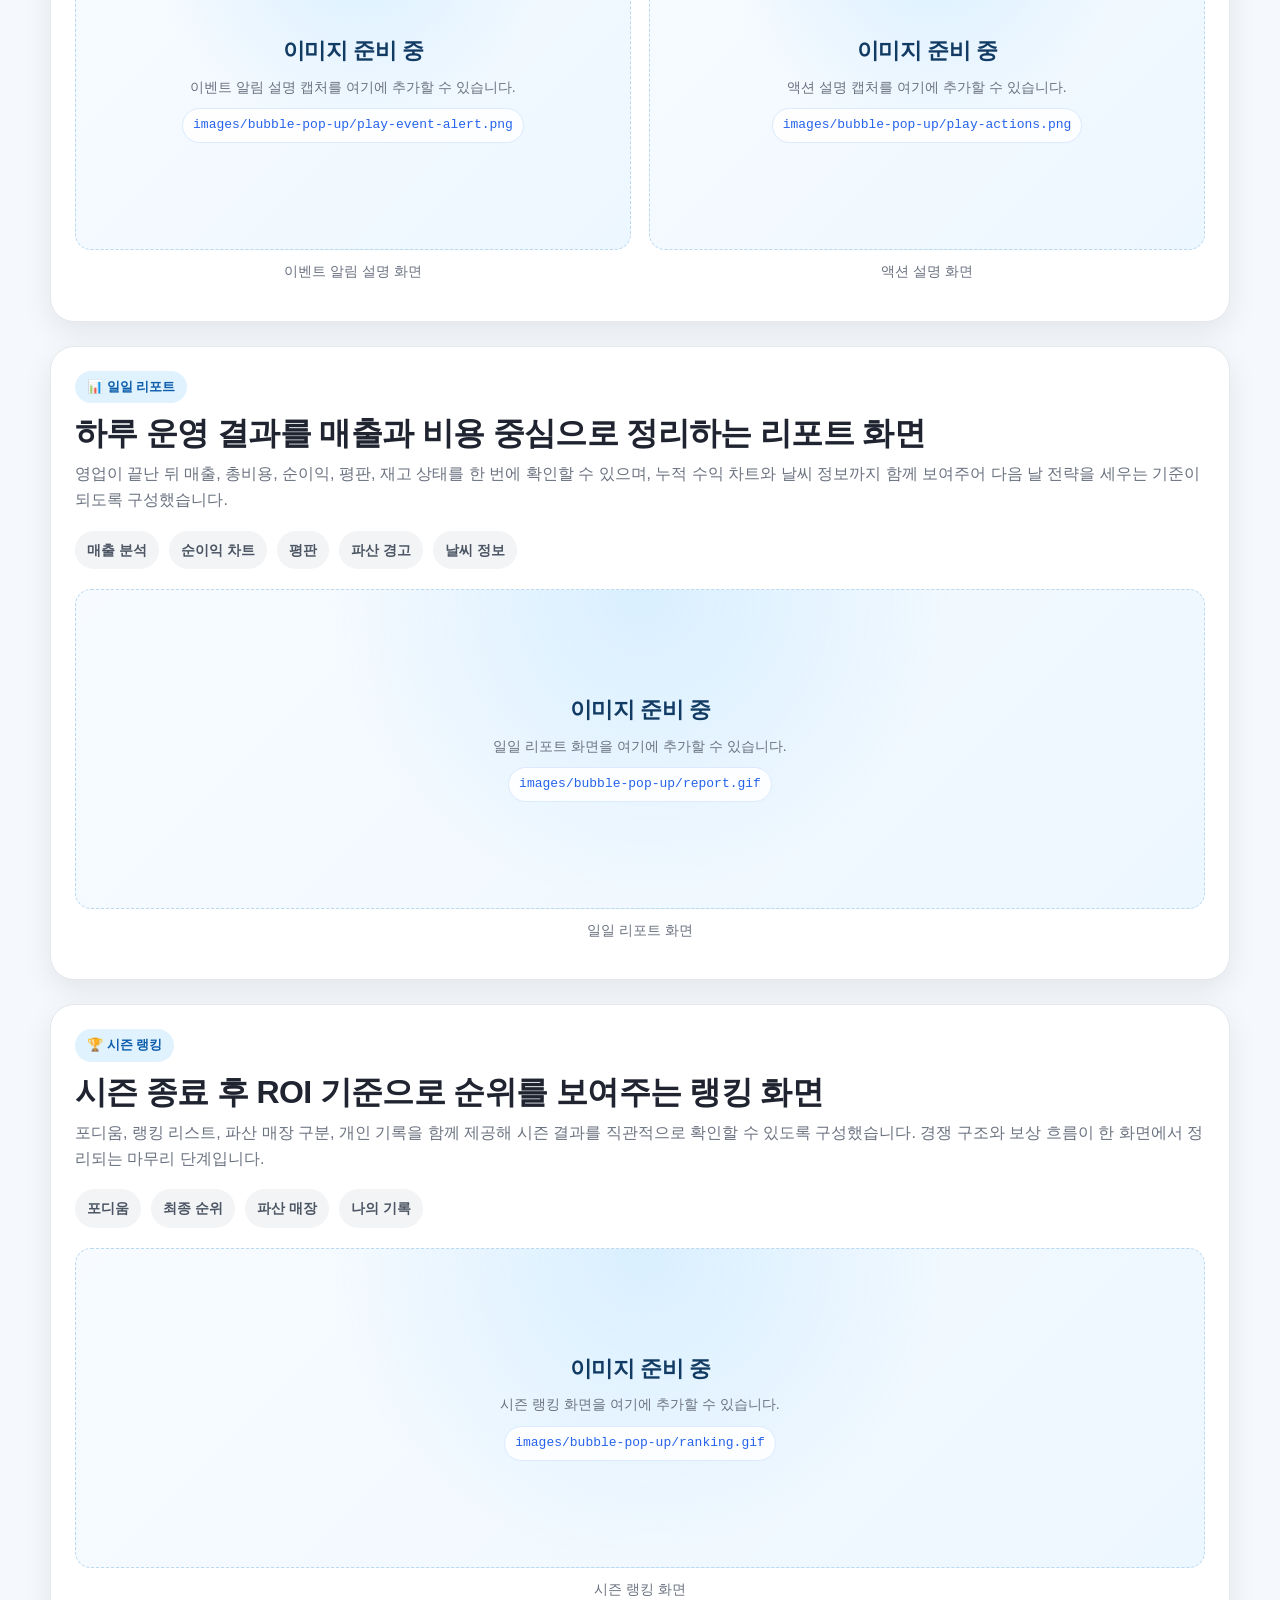
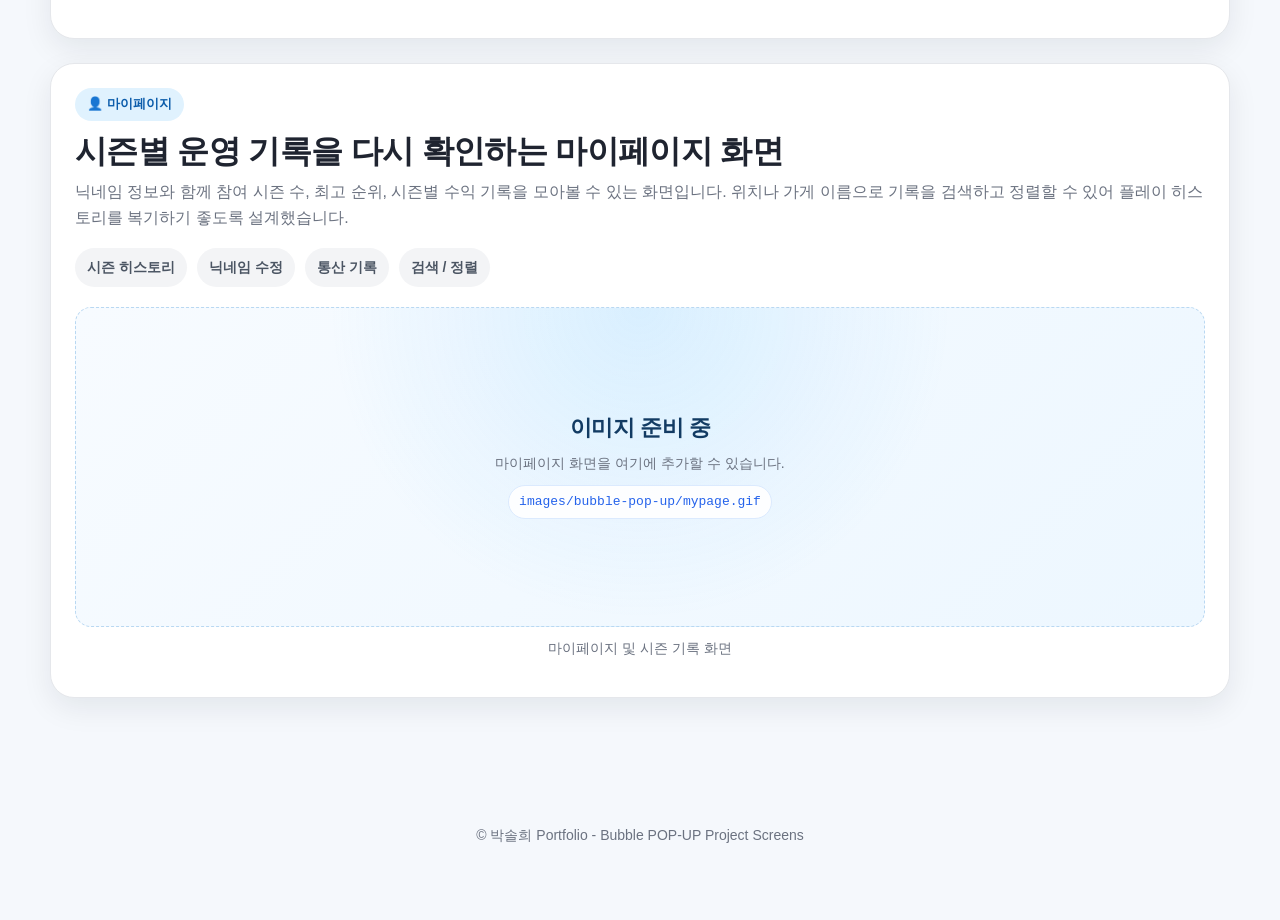
==== commit 8f54fa3f: "update bubble pop-up project" ====
--- a/bubble-popup.html
+++ b/bubble-popup.html
@@ -266,6 +266,12 @@
         gap: 18px;
       }
 
+      .quad-grid {
+        display: grid;
+        grid-template-columns: repeat(2, 1fr);
+        gap: 18px;
+      }
+
       .single-shot img,
       .two-grid img {
         width: 100%;
@@ -354,7 +360,8 @@
       @media (max-width: 960px) {
         .summary-grid,
         .feature-list,
-        .two-grid {
+        .two-grid,
+        .quad-grid {
           grid-template-columns: 1fr;
         }
 
@@ -423,6 +430,7 @@
         <a href="#location">지역 선택</a>
         <a href="#prep-news">영업 준비 / 뉴스</a>
         <a href="#play">실시간 영업</a>
+        <a href="#play-guide">영업 중 UI</a>
         <a href="#report">일일 리포트</a>
         <a href="#ranking">시즌 랭킹</a>
         <a href="#mypage">마이페이지</a>
@@ -504,7 +512,7 @@
                   >
                     <strong>이미지 준비 중</strong>
                     <span>메인 대시보드 화면을 여기에 추가할 수 있습니다.</span>
-                    <code>images/bubble-pop-up/dashboard.png</code>
+                    <code>images/bubble-pop-up/dashboard.gif</code>
                   </div>
                   <p class="caption">메인 대시보드 화면</p>
                 </div>
@@ -539,7 +547,7 @@
                     <span>
                       지역 선택과 브랜드명 입력 화면을 여기에 추가할 수 있습니다.
                     </span>
-                    <code>images/bubble-pop-up/location-select.png</code>
+                    <code>images/bubble-pop-up/location-select.gif</code>
                   </div>
                   <p class="caption">지역 선택 및 브랜드명 설정 화면</p>
                 </div>
@@ -574,7 +582,7 @@
                     >
                       <strong>이미지 준비 중</strong>
                       <span>영업 준비 화면을 여기에 추가할 수 있습니다.</span>
-                      <code>images/bubble-pop-up/prep.png</code>
+                      <code>images/bubble-pop-up/prep.gif</code>
                     </div>
                     <p class="caption">메뉴, 가격, 발주 수량을 정하는 영업 준비 화면</p>
                   </div>
@@ -585,7 +593,7 @@
                     >
                       <strong>이미지 준비 중</strong>
                       <span>버블 뉴스 화면을 여기에 추가할 수 있습니다.</span>
-                      <code>images/bubble-pop-up/bubble-news.png</code>
+                      <code>images/bubble-pop-up/bubble-news.gif</code>
                     </div>
                     <p class="caption">뉴스 이벤트와 순위를 확인하는 버블 뉴스 화면</p>
                   </div>
@@ -606,6 +614,7 @@
                 </p>
                 <div class="shot-tags">
                   <span class="tag">Unity WebGL</span>
+                  <span class="tag">메인 플레이 GIF</span>
                   <span class="tag">할인</span>
                   <span class="tag">긴급발주</span>
                   <span class="tag">홍보</span>
@@ -620,9 +629,77 @@
                   >
                     <strong>이미지 준비 중</strong>
                     <span>실시간 영업 화면을 여기에 추가할 수 있습니다.</span>
-                    <code>images/bubble-pop-up/play.png</code>
+                    <code>images/bubble-pop-up/play.gif</code>
                   </div>
                   <p class="caption">실시간 영업 및 액션 실행 화면</p>
+                </div>
+              </div>
+            </article>
+
+            <article class="shot-card" id="play-guide">
+              <div class="shot-content">
+                <span class="shot-kicker">🧭 영업 중 UI 가이드</span>
+                <h3 class="shot-title">
+                  튜토리얼 캡처를 정적으로 정리할 수 있는 영업 중 상세 UI 섹션
+                </h3>
+                <p class="shot-desc">
+                  프론트엔드 튜토리얼에 들어 있는 설명 화면을 캡처해 넣기 쉽도록
+                  영업 중 UI를 세부 영역으로 분리했습니다. 이 구간은 움직이는 GIF
+                  대신 정적인 PNG 또는 JPG 캡처를 넣는 용도로 구성했습니다.
+                </p>
+                <div class="shot-tags">
+                  <span class="tag">헤더 설명</span>
+                  <span class="tag">실시간 랭킹</span>
+                  <span class="tag">이벤트 알림</span>
+                  <span class="tag">액션 설명</span>
+                  <span class="tag">정적 캡처 PNG/JPG</span>
+                </div>
+
+                <div class="quad-grid">
+                  <div>
+                    <div
+                      class="placeholder-shot"
+                      aria-label="Bubble POP-UP 영업 헤더 설명 이미지 자리"
+                    >
+                      <strong>이미지 준비 중</strong>
+                      <span>영업 헤더 설명 캡처를 여기에 추가할 수 있습니다.</span>
+                      <code>images/bubble-pop-up/play-header.png</code>
+                    </div>
+                    <p class="caption">영업 헤더 설명 화면</p>
+                  </div>
+                  <div>
+                    <div
+                      class="placeholder-shot"
+                      aria-label="Bubble POP-UP 실시간 랭킹 이미지 자리"
+                    >
+                      <strong>이미지 준비 중</strong>
+                      <span>실시간 랭킹 설명 캡처를 여기에 추가할 수 있습니다.</span>
+                      <code>images/bubble-pop-up/play-ranking.png</code>
+                    </div>
+                    <p class="caption">실시간 랭킹 설명 화면</p>
+                  </div>
+                  <div>
+                    <div
+                      class="placeholder-shot"
+                      aria-label="Bubble POP-UP 이벤트 알림 이미지 자리"
+                    >
+                      <strong>이미지 준비 중</strong>
+                      <span>이벤트 알림 설명 캡처를 여기에 추가할 수 있습니다.</span>
+                      <code>images/bubble-pop-up/play-event-alert.png</code>
+                    </div>
+                    <p class="caption">이벤트 알림 설명 화면</p>
+                  </div>
+                  <div>
+                    <div
+                      class="placeholder-shot"
+                      aria-label="Bubble POP-UP 액션 설명 이미지 자리"
+                    >
+                      <strong>이미지 준비 중</strong>
+                      <span>액션 설명 캡처를 여기에 추가할 수 있습니다.</span>
+                      <code>images/bubble-pop-up/play-actions.png</code>
+                    </div>
+                    <p class="caption">액션 설명 화면</p>
+                  </div>
                 </div>
               </div>
             </article>
@@ -653,7 +730,7 @@
                   >
                     <strong>이미지 준비 중</strong>
                     <span>일일 리포트 화면을 여기에 추가할 수 있습니다.</span>
-                    <code>images/bubble-pop-up/report.png</code>
+                    <code>images/bubble-pop-up/report.gif</code>
                   </div>
                   <p class="caption">일일 리포트 화면</p>
                 </div>
@@ -685,7 +762,7 @@
                   >
                     <strong>이미지 준비 중</strong>
                     <span>시즌 랭킹 화면을 여기에 추가할 수 있습니다.</span>
-                    <code>images/bubble-pop-up/ranking.png</code>
+                    <code>images/bubble-pop-up/ranking.gif</code>
                   </div>
                   <p class="caption">시즌 랭킹 화면</p>
                 </div>
@@ -717,7 +794,7 @@
                   >
                     <strong>이미지 준비 중</strong>
                     <span>마이페이지 화면을 여기에 추가할 수 있습니다.</span>
-                    <code>images/bubble-pop-up/mypage.png</code>
+                    <code>images/bubble-pop-up/mypage.gif</code>
                   </div>
                   <p class="caption">마이페이지 및 시즌 기록 화면</p>
                 </div>
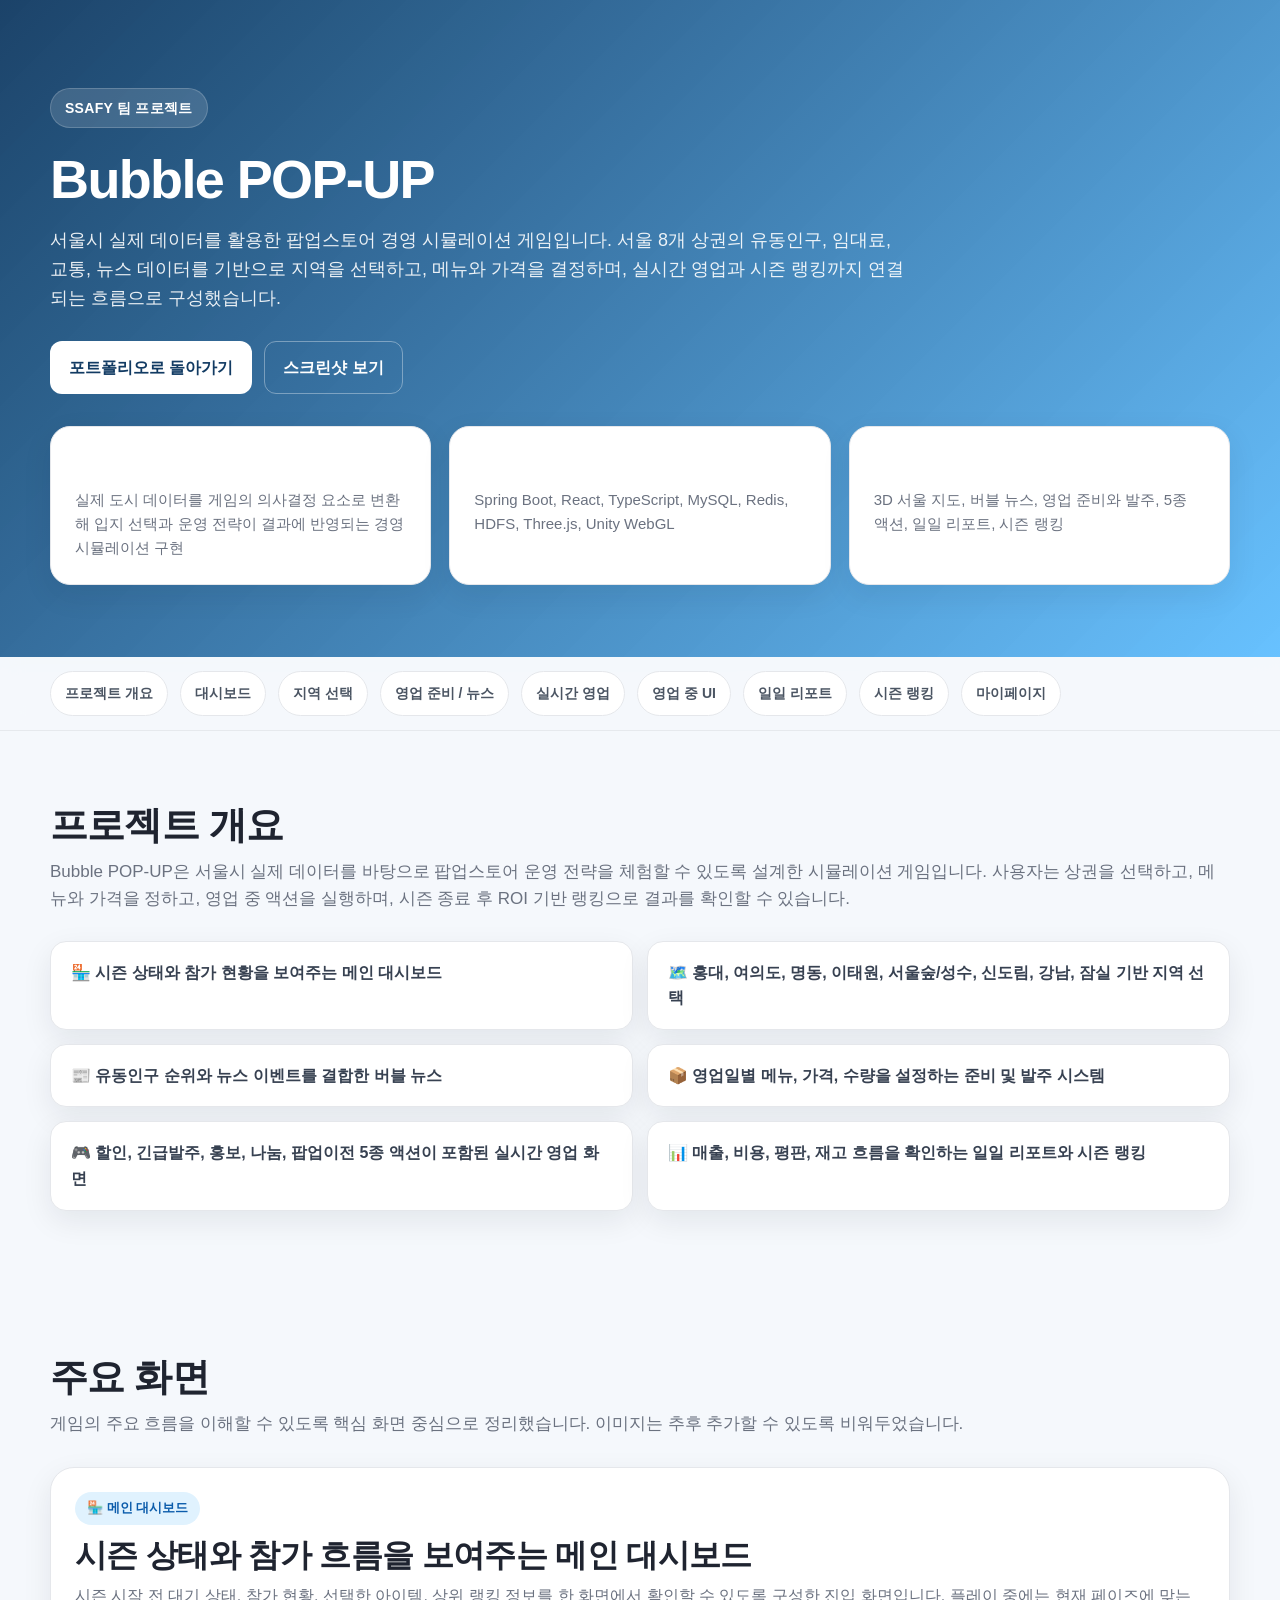
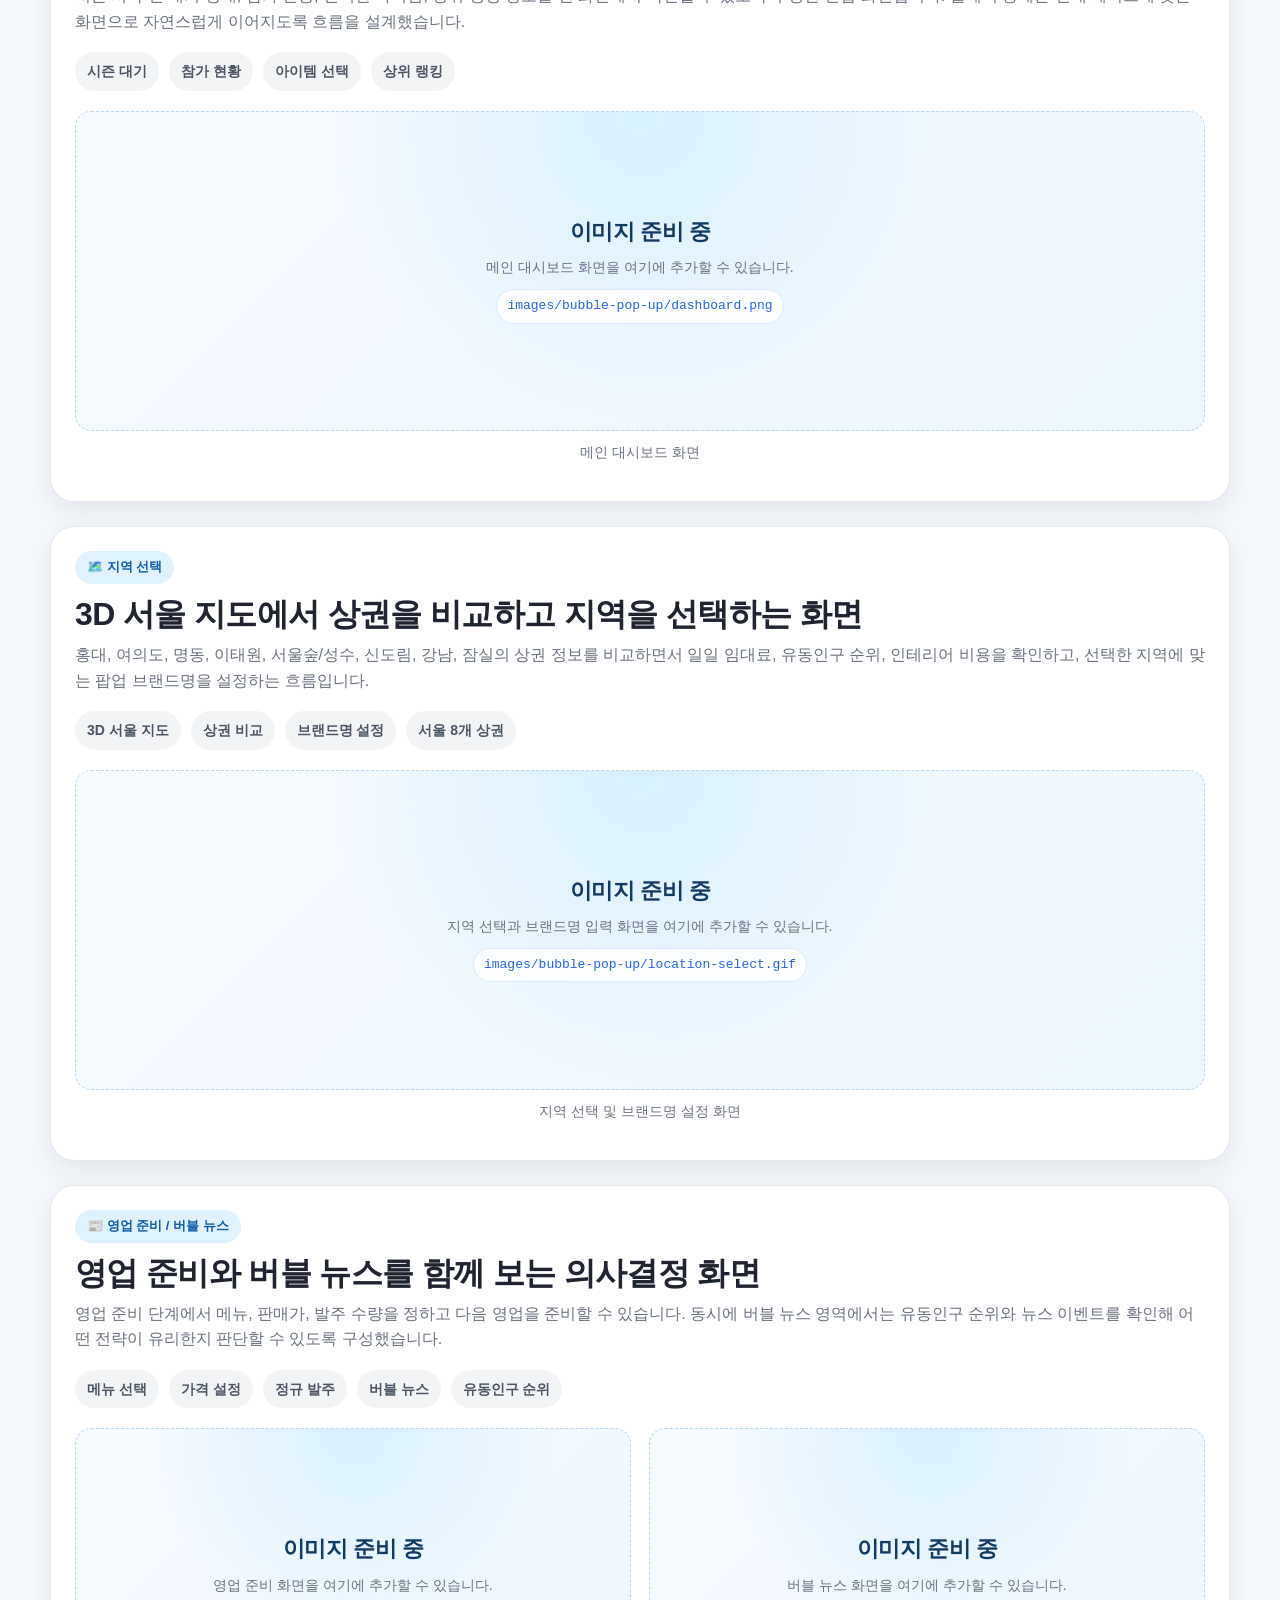
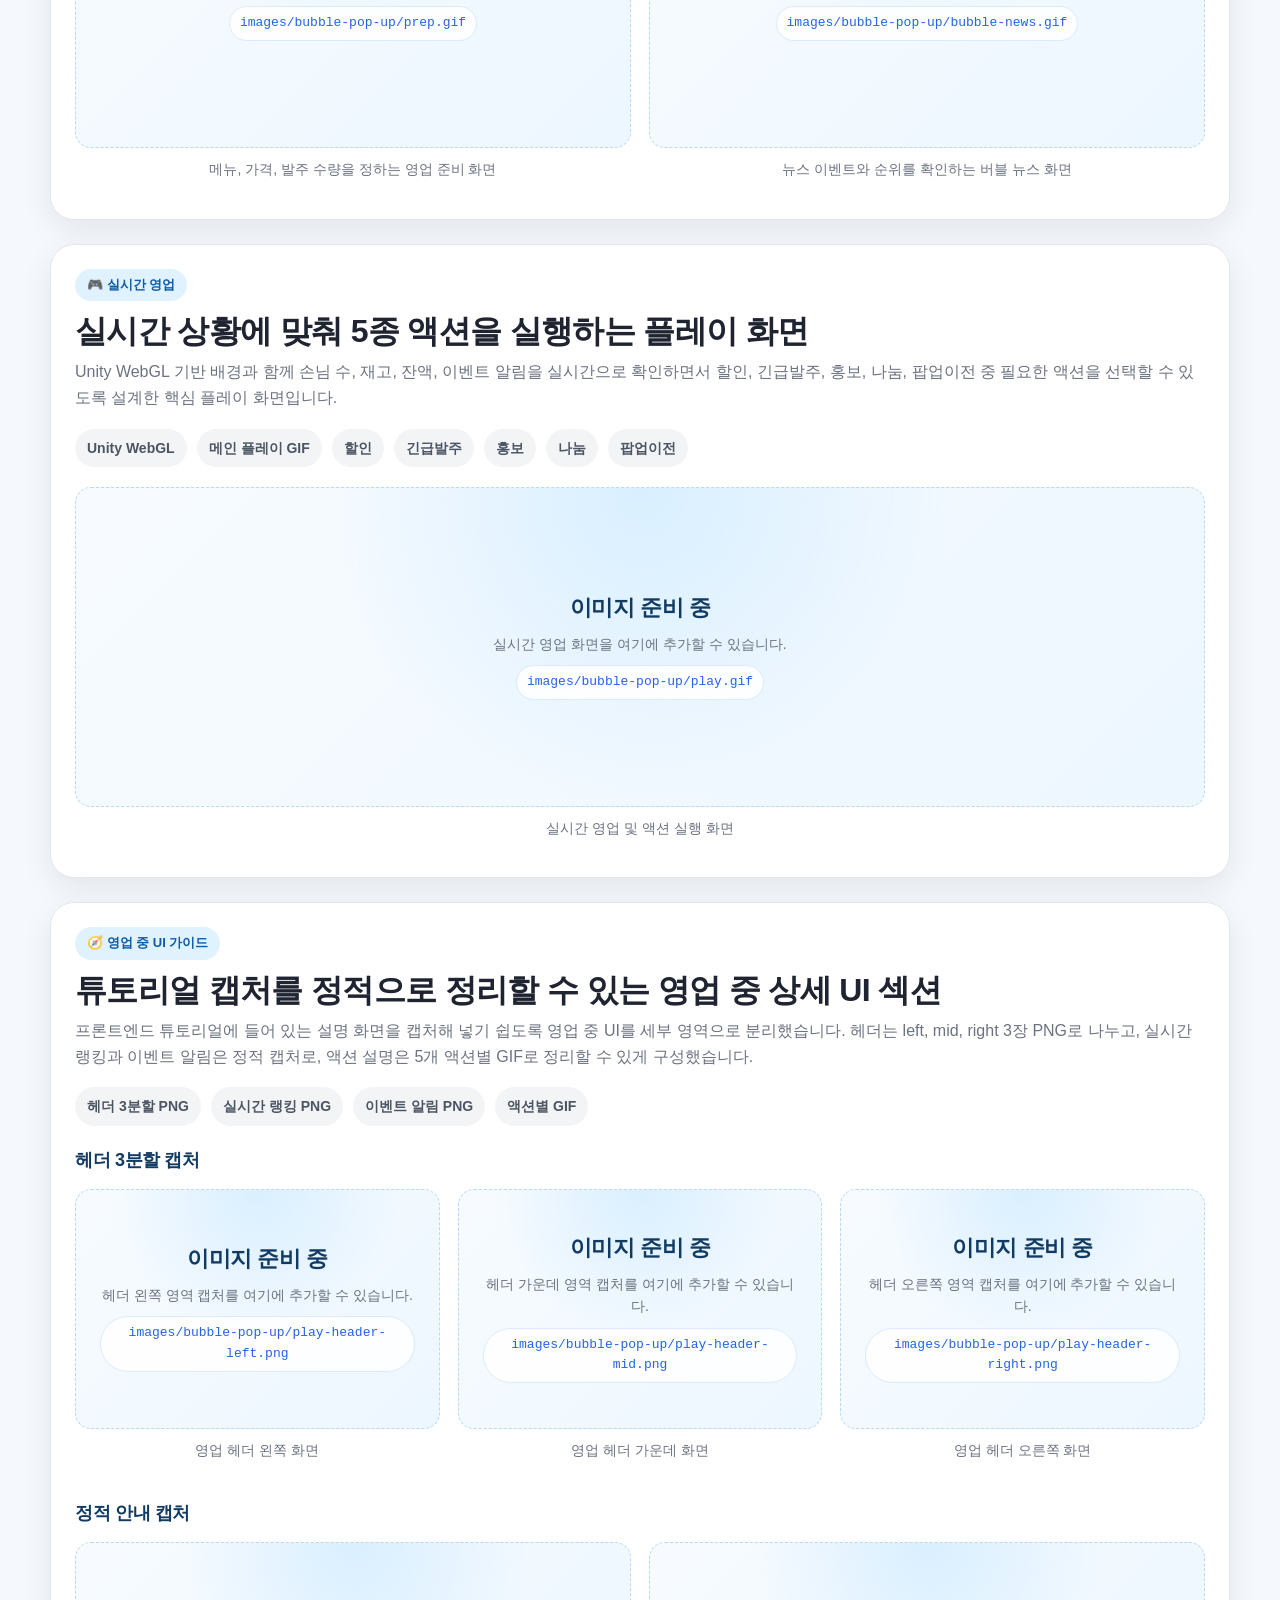
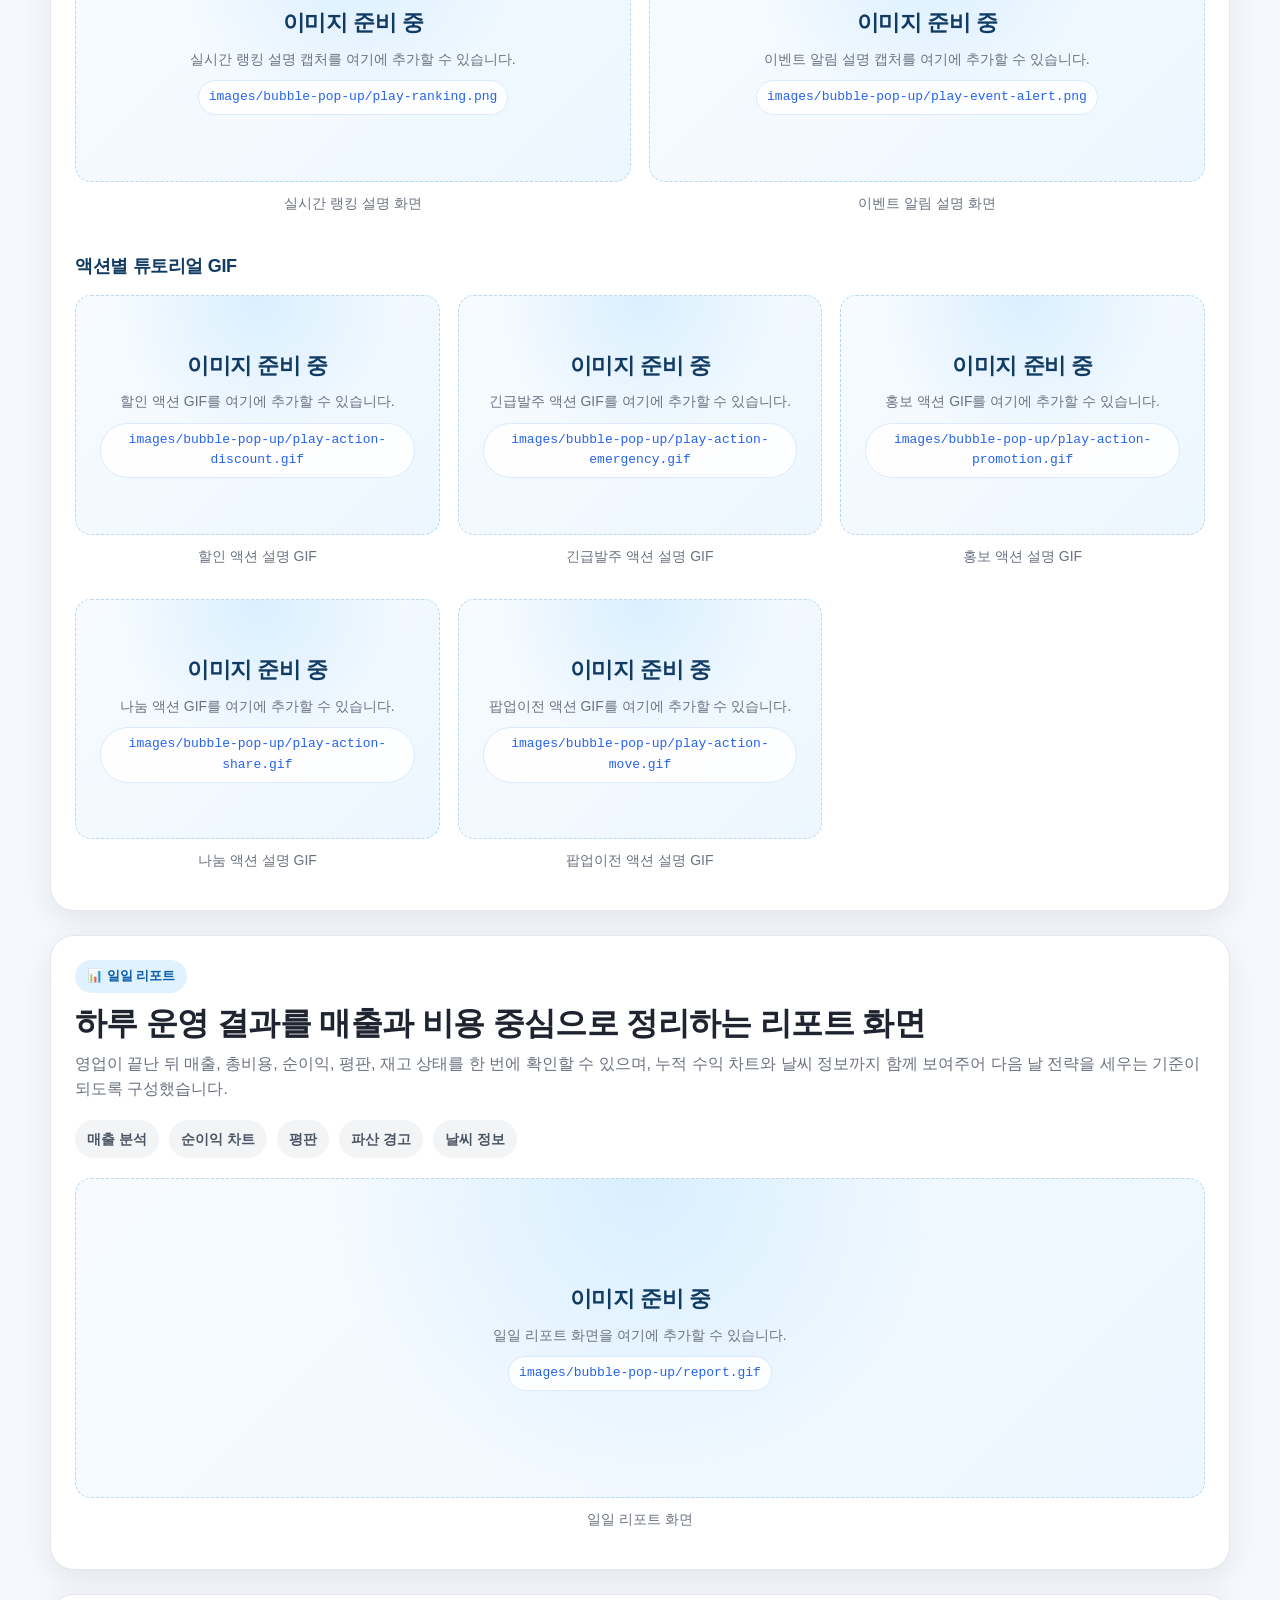
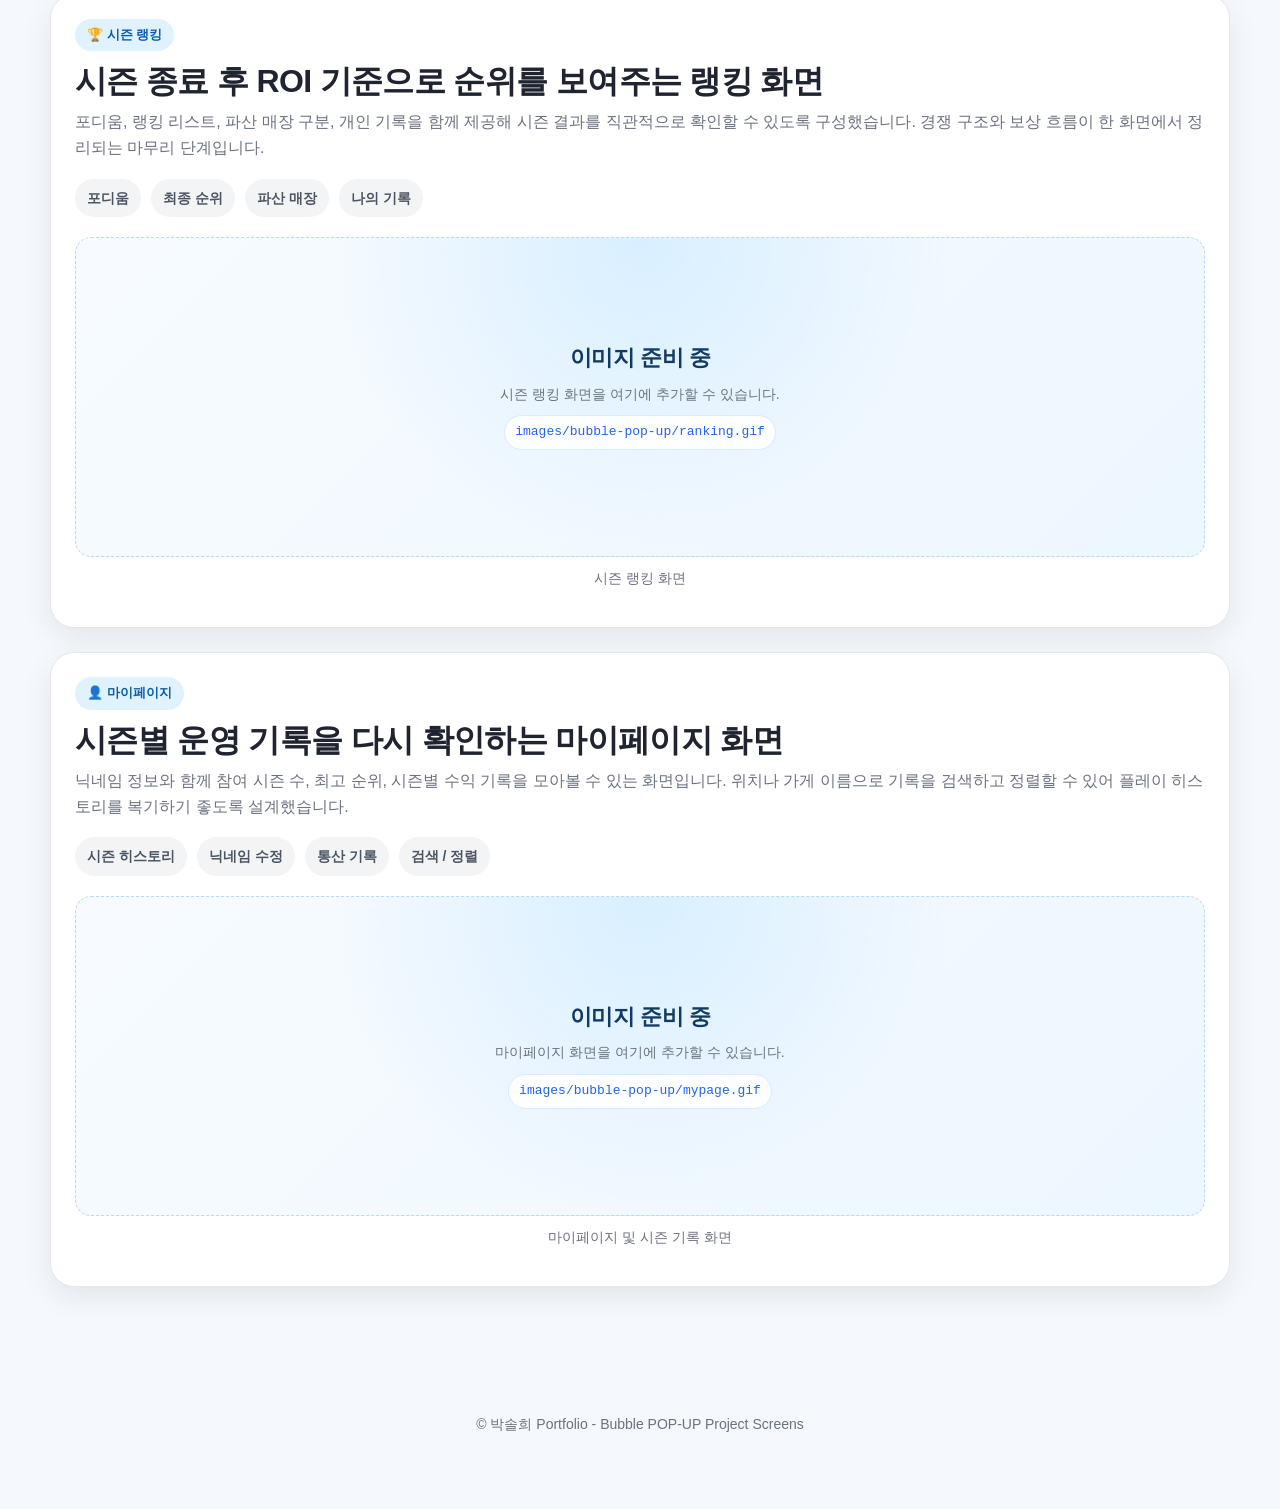
==== commit d7b18c18: "update bubble pop-up images" ====
--- a/bubble-popup.html
+++ b/bubble-popup.html
@@ -272,6 +272,12 @@
         gap: 18px;
       }
 
+      .triple-grid {
+        display: grid;
+        grid-template-columns: repeat(3, 1fr);
+        gap: 18px;
+      }
+
       .single-shot img,
       .two-grid img {
         width: 100%;
@@ -293,6 +299,10 @@
         text-align: center;
       }
 
+      .placeholder-shot.compact {
+        min-height: 240px;
+      }
+
       .placeholder-shot strong {
         font-size: 22px;
         line-height: 1.3;
@@ -319,6 +329,18 @@
         font-size: 14px;
         color: var(--muted);
         text-align: center;
+      }
+
+      .guide-group + .guide-group {
+        margin-top: 24px;
+      }
+
+      .guide-subtitle {
+        margin: 0 0 14px;
+        font-size: 18px;
+        font-weight: 800;
+        color: var(--primary);
+        letter-spacing: -0.02em;
       }
 
       .toc {
@@ -361,7 +383,8 @@
         .summary-grid,
         .feature-list,
         .two-grid,
-        .quad-grid {
+        .quad-grid,
+        .triple-grid {
           grid-template-columns: 1fr;
         }
 
@@ -512,7 +535,7 @@
                   >
                     <strong>이미지 준비 중</strong>
                     <span>메인 대시보드 화면을 여기에 추가할 수 있습니다.</span>
-                    <code>images/bubble-pop-up/dashboard.gif</code>
+                    <code>images/bubble-pop-up/dashboard.png</code>
                   </div>
                   <p class="caption">메인 대시보드 화면</p>
                 </div>
@@ -644,61 +667,143 @@
                 </h3>
                 <p class="shot-desc">
                   프론트엔드 튜토리얼에 들어 있는 설명 화면을 캡처해 넣기 쉽도록
-                  영업 중 UI를 세부 영역으로 분리했습니다. 이 구간은 움직이는 GIF
-                  대신 정적인 PNG 또는 JPG 캡처를 넣는 용도로 구성했습니다.
+                  영업 중 UI를 세부 영역으로 분리했습니다. 헤더는 left, mid,
+                  right 3장 PNG로 나누고, 실시간 랭킹과 이벤트 알림은 정적
+                  캡처로, 액션 설명은 5개 액션별 GIF로 정리할 수 있게
+                  구성했습니다.
                 </p>
                 <div class="shot-tags">
-                  <span class="tag">헤더 설명</span>
-                  <span class="tag">실시간 랭킹</span>
-                  <span class="tag">이벤트 알림</span>
-                  <span class="tag">액션 설명</span>
-                  <span class="tag">정적 캡처 PNG/JPG</span>
-                </div>
-
-                <div class="quad-grid">
-                  <div>
-                    <div
-                      class="placeholder-shot"
-                      aria-label="Bubble POP-UP 영업 헤더 설명 이미지 자리"
-                    >
-                      <strong>이미지 준비 중</strong>
-                      <span>영업 헤더 설명 캡처를 여기에 추가할 수 있습니다.</span>
-                      <code>images/bubble-pop-up/play-header.png</code>
-                    </div>
-                    <p class="caption">영업 헤더 설명 화면</p>
-                  </div>
-                  <div>
-                    <div
-                      class="placeholder-shot"
-                      aria-label="Bubble POP-UP 실시간 랭킹 이미지 자리"
-                    >
-                      <strong>이미지 준비 중</strong>
-                      <span>실시간 랭킹 설명 캡처를 여기에 추가할 수 있습니다.</span>
-                      <code>images/bubble-pop-up/play-ranking.png</code>
-                    </div>
-                    <p class="caption">실시간 랭킹 설명 화면</p>
-                  </div>
-                  <div>
-                    <div
-                      class="placeholder-shot"
-                      aria-label="Bubble POP-UP 이벤트 알림 이미지 자리"
-                    >
-                      <strong>이미지 준비 중</strong>
-                      <span>이벤트 알림 설명 캡처를 여기에 추가할 수 있습니다.</span>
-                      <code>images/bubble-pop-up/play-event-alert.png</code>
-                    </div>
-                    <p class="caption">이벤트 알림 설명 화면</p>
-                  </div>
-                  <div>
-                    <div
-                      class="placeholder-shot"
-                      aria-label="Bubble POP-UP 액션 설명 이미지 자리"
-                    >
-                      <strong>이미지 준비 중</strong>
-                      <span>액션 설명 캡처를 여기에 추가할 수 있습니다.</span>
-                      <code>images/bubble-pop-up/play-actions.png</code>
-                    </div>
-                    <p class="caption">액션 설명 화면</p>
+                  <span class="tag">헤더 3분할 PNG</span>
+                  <span class="tag">실시간 랭킹 PNG</span>
+                  <span class="tag">이벤트 알림 PNG</span>
+                  <span class="tag">액션별 GIF</span>
+                </div>
+
+                <div class="guide-group">
+                  <h4 class="guide-subtitle">헤더 3분할 캡처</h4>
+                  <div class="triple-grid">
+                    <div>
+                      <div
+                        class="placeholder-shot compact"
+                        aria-label="Bubble POP-UP 영업 헤더 왼쪽 이미지 자리"
+                      >
+                        <strong>이미지 준비 중</strong>
+                        <span>헤더 왼쪽 영역 캡처를 여기에 추가할 수 있습니다.</span>
+                        <code>images/bubble-pop-up/play-header-left.png</code>
+                      </div>
+                      <p class="caption">영업 헤더 왼쪽 화면</p>
+                    </div>
+                    <div>
+                      <div
+                        class="placeholder-shot compact"
+                        aria-label="Bubble POP-UP 영업 헤더 가운데 이미지 자리"
+                      >
+                        <strong>이미지 준비 중</strong>
+                        <span>헤더 가운데 영역 캡처를 여기에 추가할 수 있습니다.</span>
+                        <code>images/bubble-pop-up/play-header-mid.png</code>
+                      </div>
+                      <p class="caption">영업 헤더 가운데 화면</p>
+                    </div>
+                    <div>
+                      <div
+                        class="placeholder-shot compact"
+                        aria-label="Bubble POP-UP 영업 헤더 오른쪽 이미지 자리"
+                      >
+                        <strong>이미지 준비 중</strong>
+                        <span>헤더 오른쪽 영역 캡처를 여기에 추가할 수 있습니다.</span>
+                        <code>images/bubble-pop-up/play-header-right.png</code>
+                      </div>
+                      <p class="caption">영업 헤더 오른쪽 화면</p>
+                    </div>
+                  </div>
+                </div>
+
+                <div class="guide-group">
+                  <h4 class="guide-subtitle">정적 안내 캡처</h4>
+                  <div class="two-grid">
+                    <div>
+                      <div
+                        class="placeholder-shot compact"
+                        aria-label="Bubble POP-UP 실시간 랭킹 이미지 자리"
+                      >
+                        <strong>이미지 준비 중</strong>
+                        <span>실시간 랭킹 설명 캡처를 여기에 추가할 수 있습니다.</span>
+                        <code>images/bubble-pop-up/play-ranking.png</code>
+                      </div>
+                      <p class="caption">실시간 랭킹 설명 화면</p>
+                    </div>
+                    <div>
+                      <div
+                        class="placeholder-shot compact"
+                        aria-label="Bubble POP-UP 이벤트 알림 이미지 자리"
+                      >
+                        <strong>이미지 준비 중</strong>
+                        <span>이벤트 알림 설명 캡처를 여기에 추가할 수 있습니다.</span>
+                        <code>images/bubble-pop-up/play-event-alert.png</code>
+                      </div>
+                      <p class="caption">이벤트 알림 설명 화면</p>
+                    </div>
+                  </div>
+                </div>
+
+                <div class="guide-group">
+                  <h4 class="guide-subtitle">액션별 튜토리얼 GIF</h4>
+                  <div class="triple-grid">
+                    <div>
+                      <div
+                        class="placeholder-shot compact"
+                        aria-label="Bubble POP-UP 할인 액션 GIF 자리"
+                      >
+                        <strong>이미지 준비 중</strong>
+                        <span>할인 액션 GIF를 여기에 추가할 수 있습니다.</span>
+                        <code>images/bubble-pop-up/play-action-discount.gif</code>
+                      </div>
+                      <p class="caption">할인 액션 설명 GIF</p>
+                    </div>
+                    <div>
+                      <div
+                        class="placeholder-shot compact"
+                        aria-label="Bubble POP-UP 긴급발주 액션 GIF 자리"
+                      >
+                        <strong>이미지 준비 중</strong>
+                        <span>긴급발주 액션 GIF를 여기에 추가할 수 있습니다.</span>
+                        <code>images/bubble-pop-up/play-action-emergency.gif</code>
+                      </div>
+                      <p class="caption">긴급발주 액션 설명 GIF</p>
+                    </div>
+                    <div>
+                      <div
+                        class="placeholder-shot compact"
+                        aria-label="Bubble POP-UP 홍보 액션 GIF 자리"
+                      >
+                        <strong>이미지 준비 중</strong>
+                        <span>홍보 액션 GIF를 여기에 추가할 수 있습니다.</span>
+                        <code>images/bubble-pop-up/play-action-promotion.gif</code>
+                      </div>
+                      <p class="caption">홍보 액션 설명 GIF</p>
+                    </div>
+                    <div>
+                      <div
+                        class="placeholder-shot compact"
+                        aria-label="Bubble POP-UP 나눔 액션 GIF 자리"
+                      >
+                        <strong>이미지 준비 중</strong>
+                        <span>나눔 액션 GIF를 여기에 추가할 수 있습니다.</span>
+                        <code>images/bubble-pop-up/play-action-share.gif</code>
+                      </div>
+                      <p class="caption">나눔 액션 설명 GIF</p>
+                    </div>
+                    <div>
+                      <div
+                        class="placeholder-shot compact"
+                        aria-label="Bubble POP-UP 팝업이전 액션 GIF 자리"
+                      >
+                        <strong>이미지 준비 중</strong>
+                        <span>팝업이전 액션 GIF를 여기에 추가할 수 있습니다.</span>
+                        <code>images/bubble-pop-up/play-action-move.gif</code>
+                      </div>
+                      <p class="caption">팝업이전 액션 설명 GIF</p>
+                    </div>
                   </div>
                 </div>
               </div>
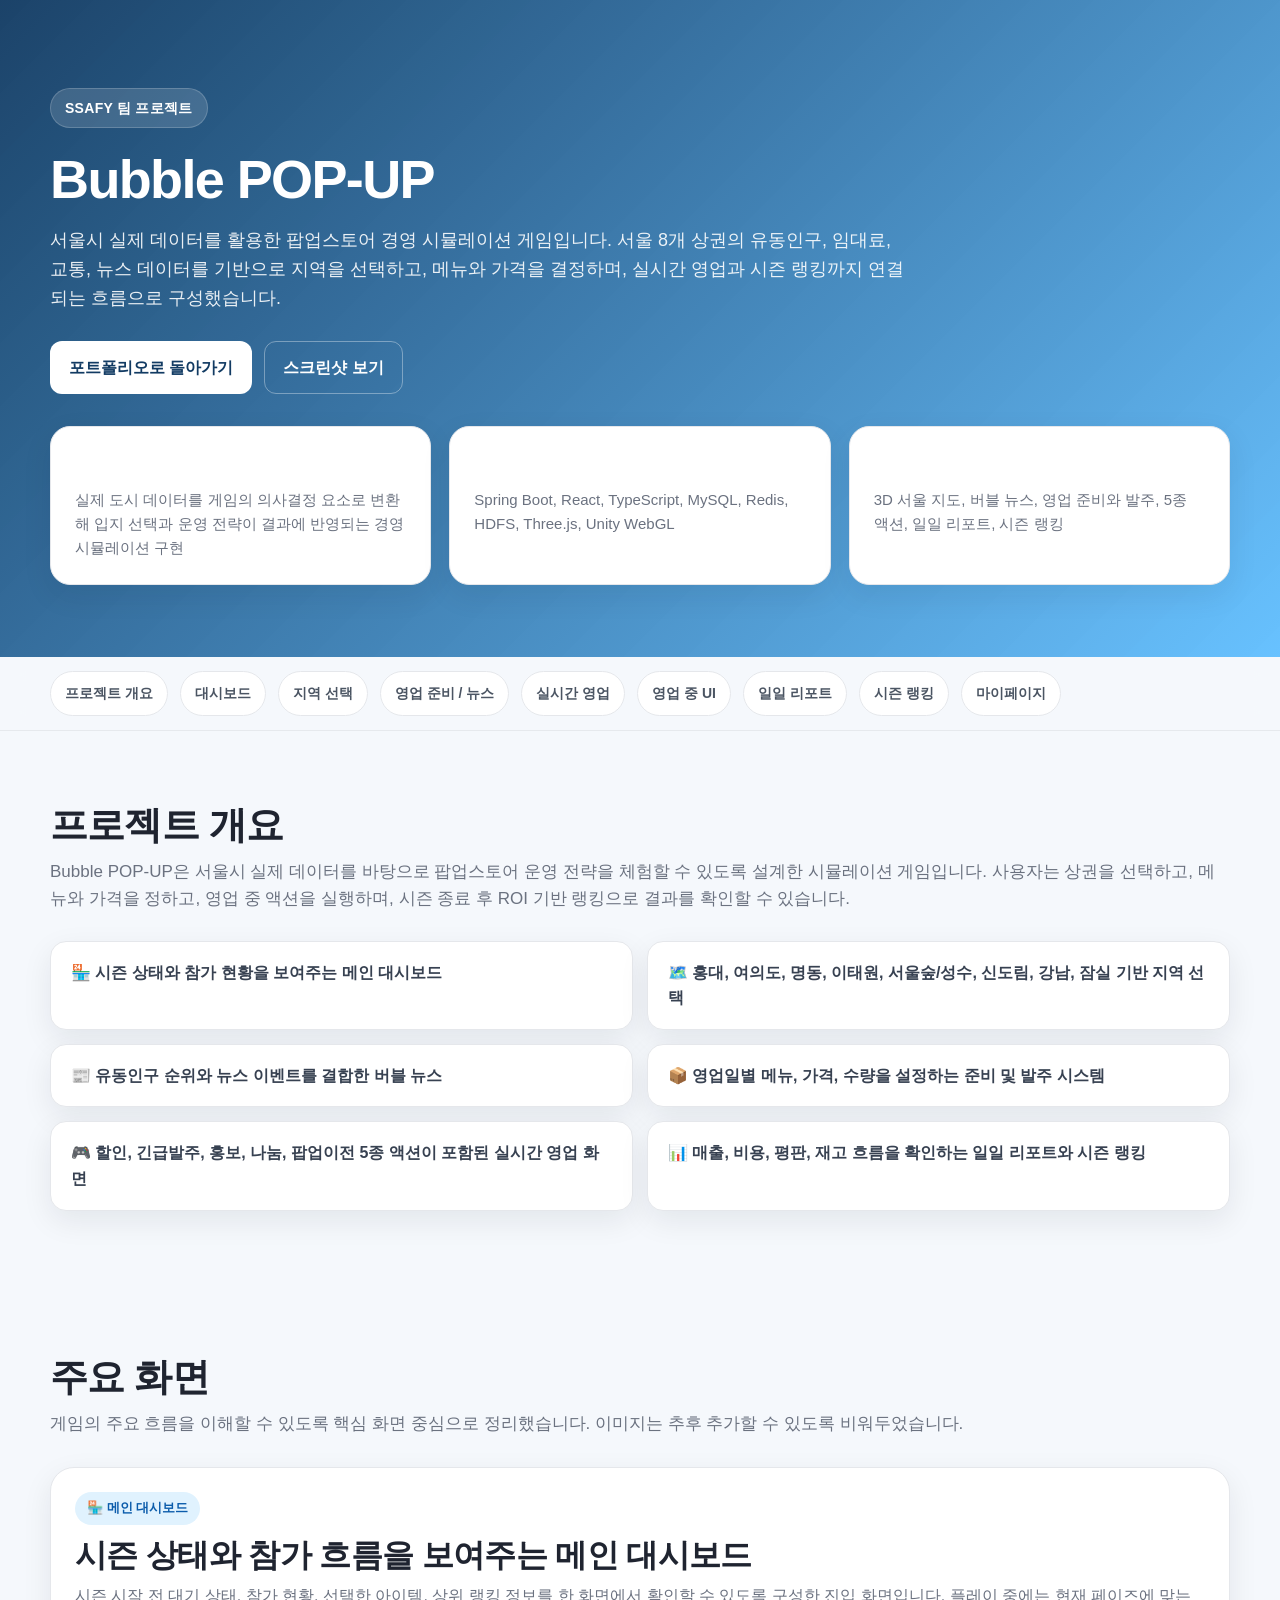
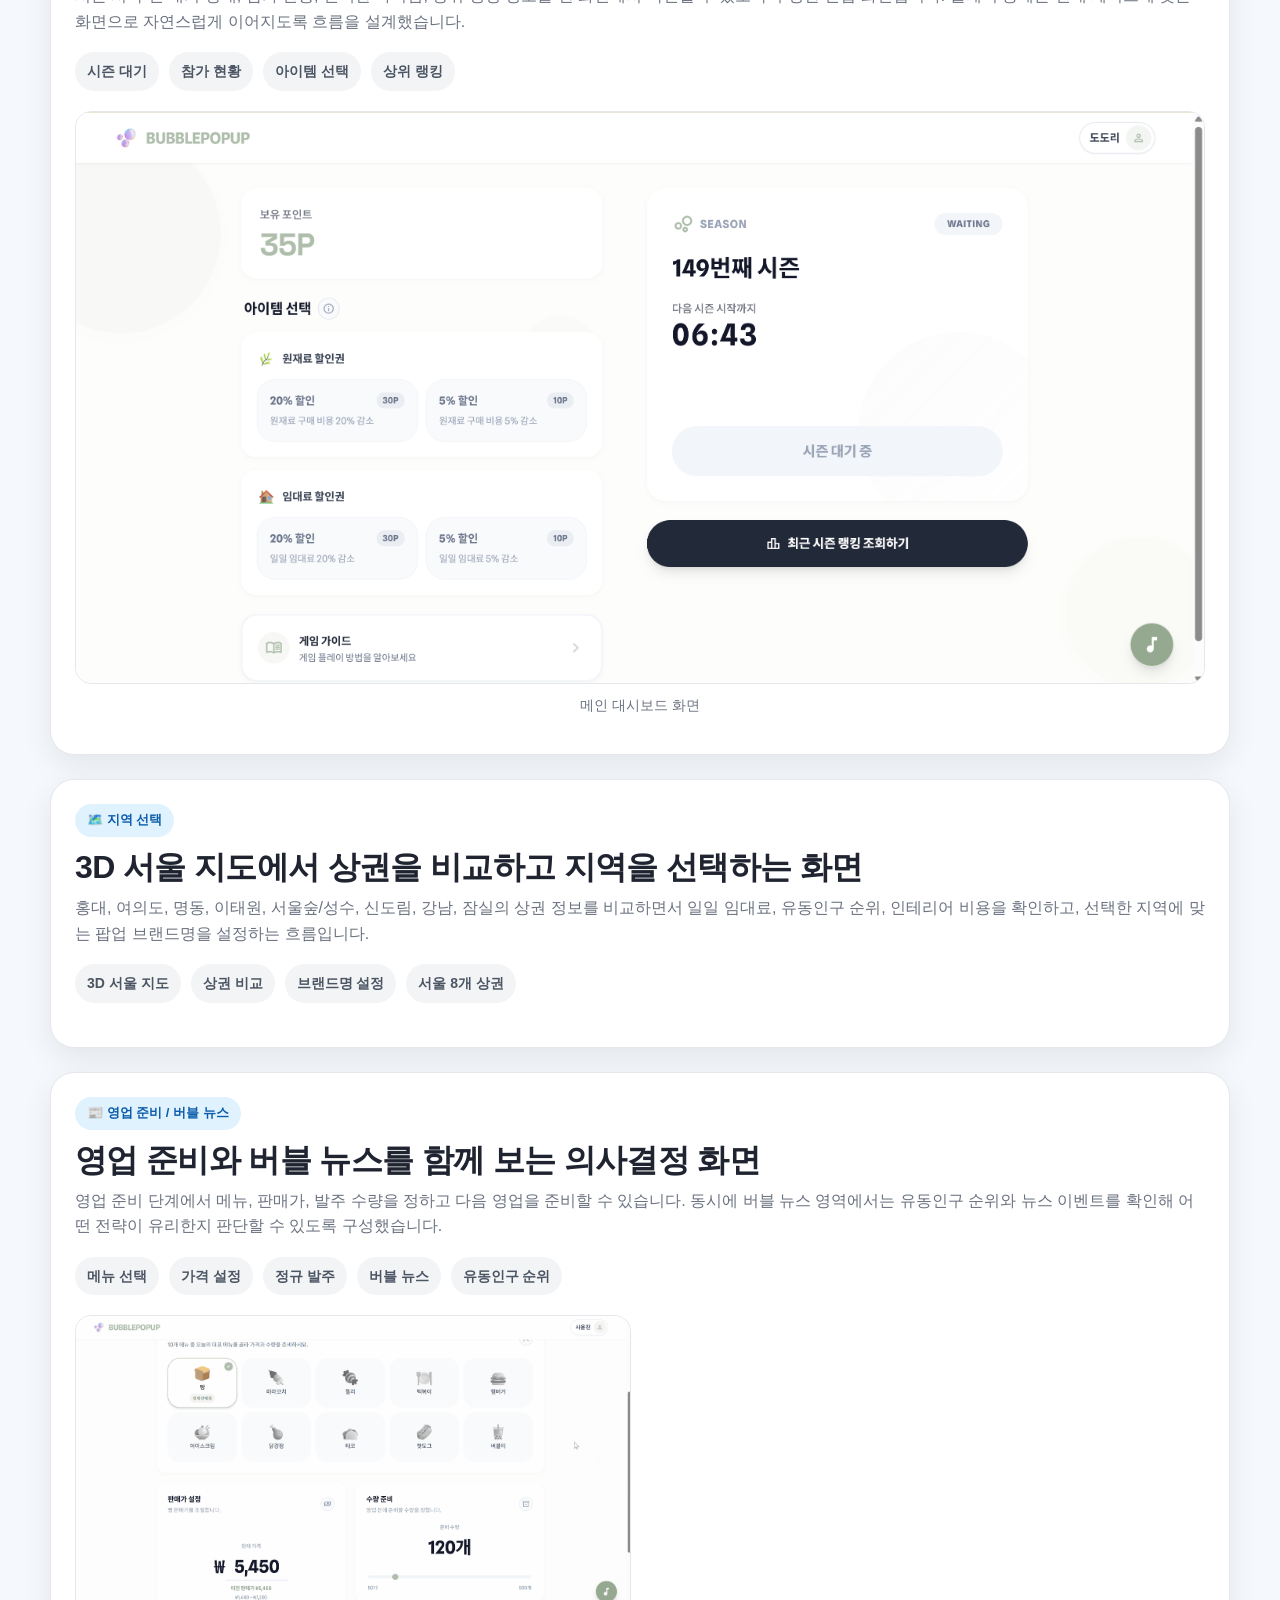
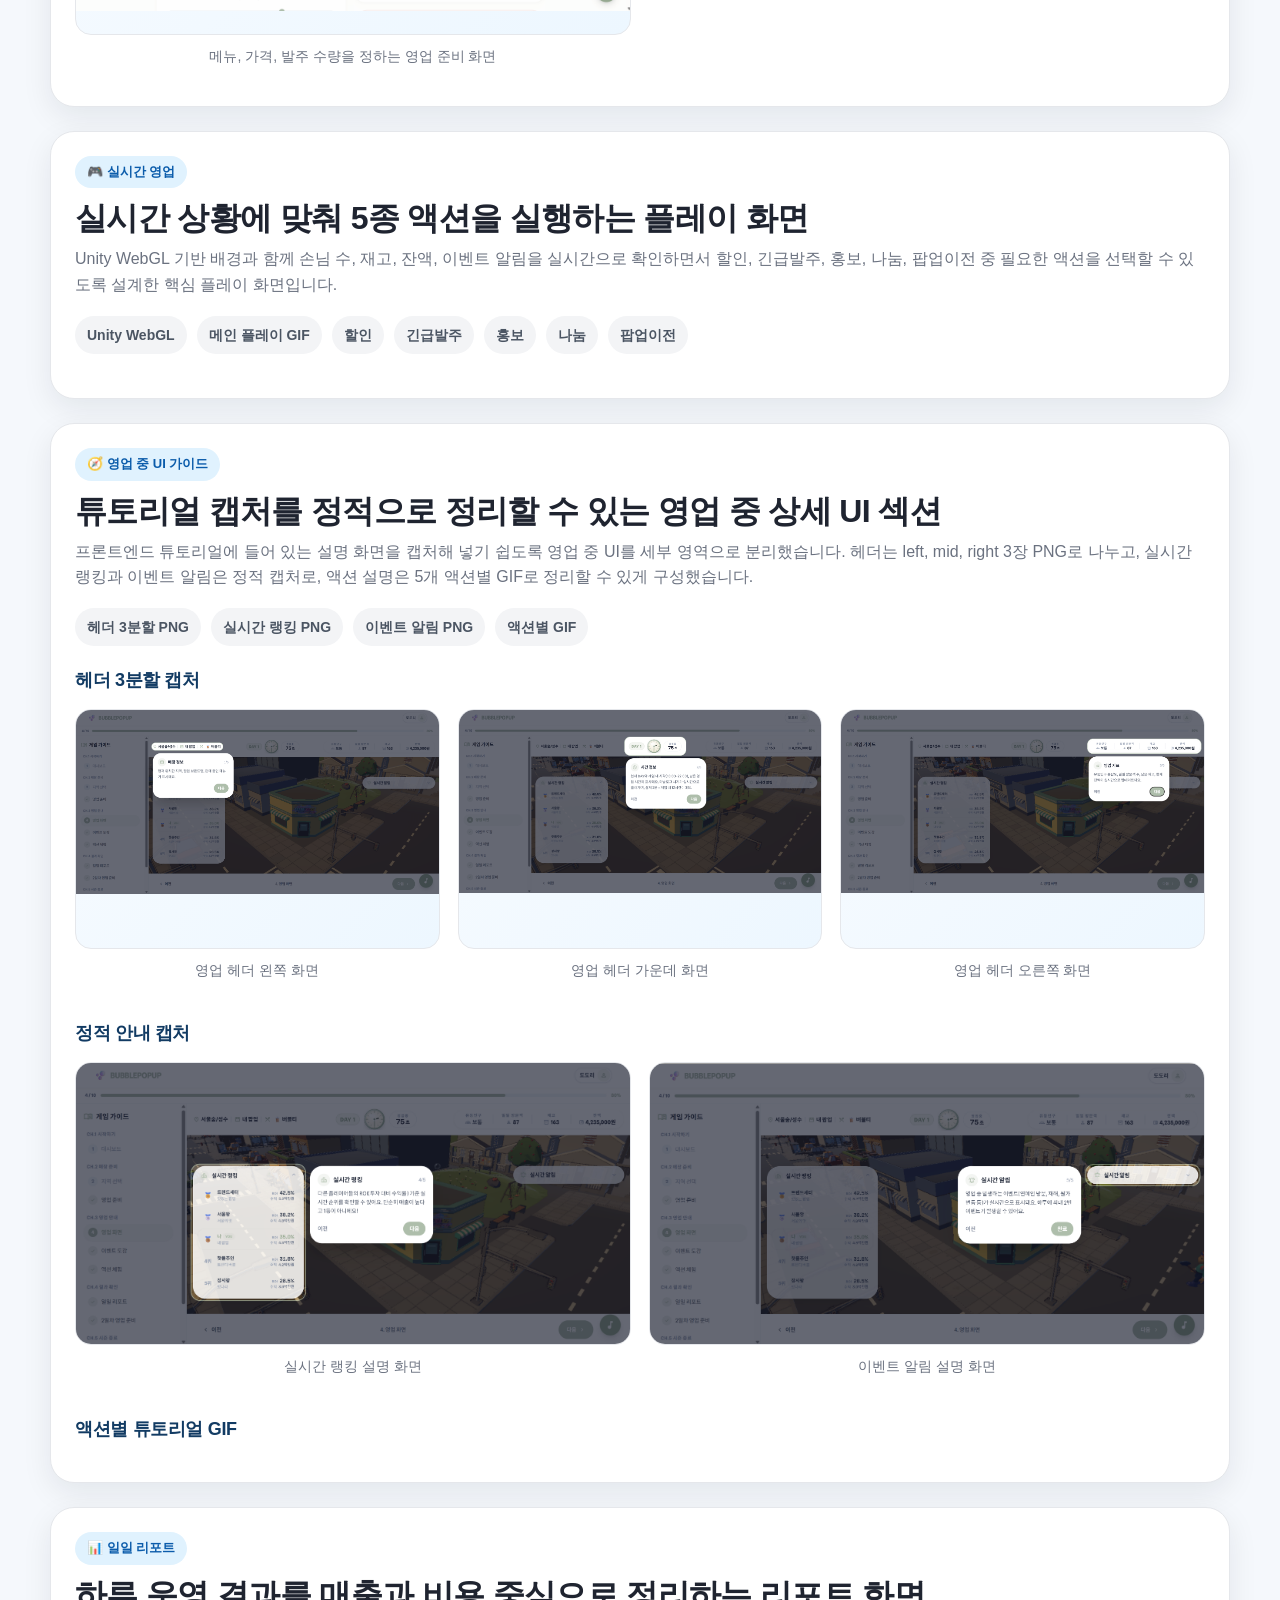
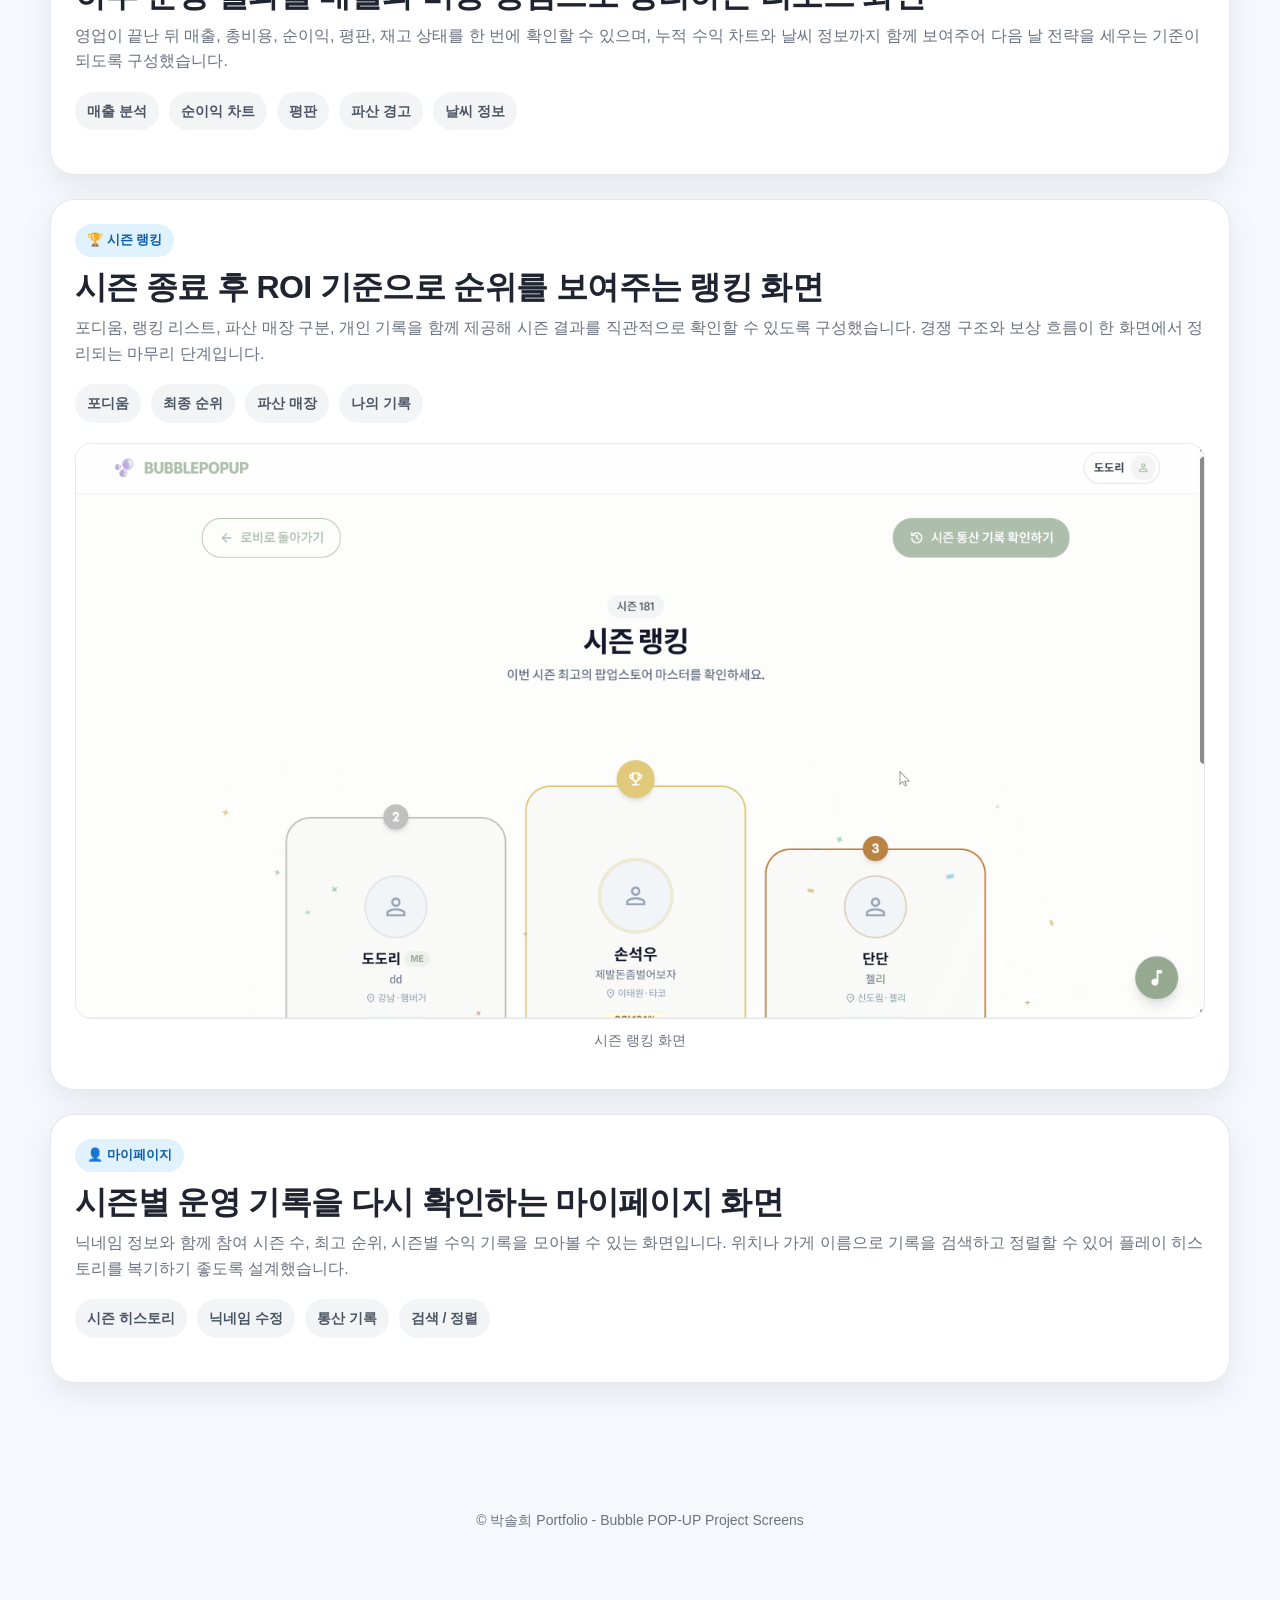
==== commit f8b52585: "update bubble pop-up images" ====
--- a/bubble-popup.html
+++ b/bubble-popup.html
@@ -278,50 +278,22 @@
         gap: 18px;
       }
 
-      .single-shot img,
-      .two-grid img {
+      .media-shell {
+        min-height: 320px;
+        border-radius: 16px;
+        overflow: hidden;
+        border: 1px solid var(--border);
+        background: linear-gradient(135deg, #f7fbff, #edf7ff);
+      }
+      .media-shell.compact {
+        min-height: 240px;
+      }
+      .media-shell img {
         width: 100%;
-      }
-
-      .placeholder-shot {
-        min-height: 320px;
-        display: flex;
-        flex-direction: column;
-        align-items: center;
-        justify-content: center;
-        gap: 10px;
-        padding: 24px;
-        border-radius: 16px;
-        border: 1px dashed #b9d8f2;
-        background:
-          radial-gradient(circle at top, rgba(77, 183, 255, 0.16), transparent 48%),
-          linear-gradient(135deg, #f7fbff, #edf7ff);
-        text-align: center;
-      }
-
-      .placeholder-shot.compact {
-        min-height: 240px;
-      }
-
-      .placeholder-shot strong {
-        font-size: 22px;
-        line-height: 1.3;
-        letter-spacing: -0.02em;
-        color: var(--primary);
-      }
-
-      .placeholder-shot span {
-        font-size: 14px;
-        color: var(--muted);
-      }
-
-      .placeholder-shot code {
-        font-size: 13px;
-        color: #2563eb;
-        background: rgba(255, 255, 255, 0.9);
-        padding: 6px 10px;
-        border-radius: 999px;
-        border: 1px solid #dbeafe;
+        height: auto;
+        border: 0;
+        border-radius: 0;
+        background: transparent;
       }
 
       .caption {
@@ -528,14 +500,14 @@
                   <span class="tag">상위 랭킹</span>
                 </div>
 
-                <div class="single-shot">
-                  <div
-                    class="placeholder-shot"
-                    aria-label="Bubble POP-UP 메인 대시보드 이미지 자리"
-                  >
-                    <strong>이미지 준비 중</strong>
-                    <span>메인 대시보드 화면을 여기에 추가할 수 있습니다.</span>
-                    <code>images/bubble-pop-up/dashboard.png</code>
+                <div class="single-shot media-card">
+                  <div class="media-shell">
+                    <img
+                      src="images/bubble-pop-up/dashboard.png"
+                      alt="Bubble POP-UP dashboard screen"
+                      loading="lazy"
+                      onerror="this.closest('.media-card').remove()"
+                    />
                   </div>
                   <p class="caption">메인 대시보드 화면</p>
                 </div>
@@ -561,16 +533,14 @@
                   <span class="tag">서울 8개 상권</span>
                 </div>
 
-                <div class="single-shot">
-                  <div
-                    class="placeholder-shot"
-                    aria-label="Bubble POP-UP 지역 선택 이미지 자리"
-                  >
-                    <strong>이미지 준비 중</strong>
-                    <span>
-                      지역 선택과 브랜드명 입력 화면을 여기에 추가할 수 있습니다.
-                    </span>
-                    <code>images/bubble-pop-up/location-select.gif</code>
+                <div class="single-shot media-card">
+                  <div class="media-shell">
+                    <img
+                      src="images/bubble-pop-up/location-select.gif"
+                      alt="Bubble POP-UP location selection flow"
+                      loading="lazy"
+                      onerror="this.closest('.media-card').remove()"
+                    />
                   </div>
                   <p class="caption">지역 선택 및 브랜드명 설정 화면</p>
                 </div>
@@ -598,26 +568,26 @@
                 </div>
 
                 <div class="two-grid">
-                  <div>
-                    <div
-                      class="placeholder-shot"
-                      aria-label="Bubble POP-UP 영업 준비 이미지 자리"
-                    >
-                      <strong>이미지 준비 중</strong>
-                      <span>영업 준비 화면을 여기에 추가할 수 있습니다.</span>
-                      <code>images/bubble-pop-up/prep.gif</code>
-                    </div>
+                  <div class="media-card">
+                      <div class="media-shell">
+                        <img
+                          src="images/bubble-pop-up/prep.gif"
+                          alt="Bubble POP-UP preparation flow"
+                          loading="lazy"
+                          onerror="this.closest('.media-card').remove()"
+                        />
+                      </div>
                     <p class="caption">메뉴, 가격, 발주 수량을 정하는 영업 준비 화면</p>
                   </div>
-                  <div>
-                    <div
-                      class="placeholder-shot"
-                      aria-label="Bubble POP-UP 버블 뉴스 이미지 자리"
-                    >
-                      <strong>이미지 준비 중</strong>
-                      <span>버블 뉴스 화면을 여기에 추가할 수 있습니다.</span>
-                      <code>images/bubble-pop-up/bubble-news.gif</code>
-                    </div>
+                  <div class="media-card">
+                      <div class="media-shell">
+                        <img
+                          src="images/bubble-pop-up/bubble-news.gif"
+                          alt="Bubble POP-UP bubble news screen"
+                          loading="lazy"
+                          onerror="this.closest('.media-card').remove()"
+                        />
+                      </div>
                     <p class="caption">뉴스 이벤트와 순위를 확인하는 버블 뉴스 화면</p>
                   </div>
                 </div>
@@ -645,14 +615,14 @@
                   <span class="tag">팝업이전</span>
                 </div>
 
-                <div class="single-shot">
-                  <div
-                    class="placeholder-shot"
-                    aria-label="Bubble POP-UP 실시간 영업 이미지 자리"
-                  >
-                    <strong>이미지 준비 중</strong>
-                    <span>실시간 영업 화면을 여기에 추가할 수 있습니다.</span>
-                    <code>images/bubble-pop-up/play.gif</code>
+                <div class="single-shot media-card">
+                  <div class="media-shell">
+                    <img
+                      src="images/bubble-pop-up/play.gif"
+                      alt="Bubble POP-UP live play screen"
+                      loading="lazy"
+                      onerror="this.closest('.media-card').remove()"
+                    />
                   </div>
                   <p class="caption">실시간 영업 및 액션 실행 화면</p>
                 </div>
@@ -682,36 +652,36 @@
                 <div class="guide-group">
                   <h4 class="guide-subtitle">헤더 3분할 캡처</h4>
                   <div class="triple-grid">
-                    <div>
-                      <div
-                        class="placeholder-shot compact"
-                        aria-label="Bubble POP-UP 영업 헤더 왼쪽 이미지 자리"
-                      >
-                        <strong>이미지 준비 중</strong>
-                        <span>헤더 왼쪽 영역 캡처를 여기에 추가할 수 있습니다.</span>
-                        <code>images/bubble-pop-up/play-header-left.png</code>
+                    <div class="media-card">
+                      <div class="media-shell compact">
+                        <img
+                          src="images/bubble-pop-up/play-header-left.png"
+                          alt="Bubble POP-UP play header left panel"
+                          loading="lazy"
+                          onerror="this.closest('.media-card').remove()"
+                        />
                       </div>
                       <p class="caption">영업 헤더 왼쪽 화면</p>
                     </div>
-                    <div>
-                      <div
-                        class="placeholder-shot compact"
-                        aria-label="Bubble POP-UP 영업 헤더 가운데 이미지 자리"
-                      >
-                        <strong>이미지 준비 중</strong>
-                        <span>헤더 가운데 영역 캡처를 여기에 추가할 수 있습니다.</span>
-                        <code>images/bubble-pop-up/play-header-mid.png</code>
+                    <div class="media-card">
+                      <div class="media-shell compact">
+                        <img
+                          src="images/bubble-pop-up/play-header-mid.png"
+                          alt="Bubble POP-UP play header center panel"
+                          loading="lazy"
+                          onerror="this.closest('.media-card').remove()"
+                        />
                       </div>
                       <p class="caption">영업 헤더 가운데 화면</p>
                     </div>
-                    <div>
-                      <div
-                        class="placeholder-shot compact"
-                        aria-label="Bubble POP-UP 영업 헤더 오른쪽 이미지 자리"
-                      >
-                        <strong>이미지 준비 중</strong>
-                        <span>헤더 오른쪽 영역 캡처를 여기에 추가할 수 있습니다.</span>
-                        <code>images/bubble-pop-up/play-header-right.png</code>
+                    <div class="media-card">
+                      <div class="media-shell compact">
+                        <img
+                          src="images/bubble-pop-up/play-header-right.png"
+                          alt="Bubble POP-UP play header right panel"
+                          loading="lazy"
+                          onerror="this.closest('.media-card').remove()"
+                        />
                       </div>
                       <p class="caption">영업 헤더 오른쪽 화면</p>
                     </div>
@@ -721,25 +691,25 @@
                 <div class="guide-group">
                   <h4 class="guide-subtitle">정적 안내 캡처</h4>
                   <div class="two-grid">
-                    <div>
-                      <div
-                        class="placeholder-shot compact"
-                        aria-label="Bubble POP-UP 실시간 랭킹 이미지 자리"
-                      >
-                        <strong>이미지 준비 중</strong>
-                        <span>실시간 랭킹 설명 캡처를 여기에 추가할 수 있습니다.</span>
-                        <code>images/bubble-pop-up/play-ranking.png</code>
+                    <div class="media-card">
+                      <div class="media-shell compact">
+                        <img
+                          src="images/bubble-pop-up/play-ranking.png"
+                          alt="Bubble POP-UP play ranking guide"
+                          loading="lazy"
+                          onerror="this.closest('.media-card').remove()"
+                        />
                       </div>
                       <p class="caption">실시간 랭킹 설명 화면</p>
                     </div>
-                    <div>
-                      <div
-                        class="placeholder-shot compact"
-                        aria-label="Bubble POP-UP 이벤트 알림 이미지 자리"
-                      >
-                        <strong>이미지 준비 중</strong>
-                        <span>이벤트 알림 설명 캡처를 여기에 추가할 수 있습니다.</span>
-                        <code>images/bubble-pop-up/play-event-alert.png</code>
+                    <div class="media-card">
+                      <div class="media-shell compact">
+                        <img
+                          src="images/bubble-pop-up/play-event-alert.png"
+                          alt="Bubble POP-UP play event alert guide"
+                          loading="lazy"
+                          onerror="this.closest('.media-card').remove()"
+                        />
                       </div>
                       <p class="caption">이벤트 알림 설명 화면</p>
                     </div>
@@ -749,58 +719,58 @@
                 <div class="guide-group">
                   <h4 class="guide-subtitle">액션별 튜토리얼 GIF</h4>
                   <div class="triple-grid">
-                    <div>
-                      <div
-                        class="placeholder-shot compact"
-                        aria-label="Bubble POP-UP 할인 액션 GIF 자리"
-                      >
-                        <strong>이미지 준비 중</strong>
-                        <span>할인 액션 GIF를 여기에 추가할 수 있습니다.</span>
-                        <code>images/bubble-pop-up/play-action-discount.gif</code>
+                    <div class="media-card">
+                      <div class="media-shell compact">
+                        <img
+                          src="images/bubble-pop-up/play-action-discount.gif"
+                          alt="Bubble POP-UP discount action tutorial"
+                          loading="lazy"
+                          onerror="this.closest('.media-card').remove()"
+                        />
                       </div>
                       <p class="caption">할인 액션 설명 GIF</p>
                     </div>
-                    <div>
-                      <div
-                        class="placeholder-shot compact"
-                        aria-label="Bubble POP-UP 긴급발주 액션 GIF 자리"
-                      >
-                        <strong>이미지 준비 중</strong>
-                        <span>긴급발주 액션 GIF를 여기에 추가할 수 있습니다.</span>
-                        <code>images/bubble-pop-up/play-action-emergency.gif</code>
+                    <div class="media-card">
+                      <div class="media-shell compact">
+                        <img
+                          src="images/bubble-pop-up/play-action-emergency.gif"
+                          alt="Bubble POP-UP emergency action tutorial"
+                          loading="lazy"
+                          onerror="this.closest('.media-card').remove()"
+                        />
                       </div>
                       <p class="caption">긴급발주 액션 설명 GIF</p>
                     </div>
-                    <div>
-                      <div
-                        class="placeholder-shot compact"
-                        aria-label="Bubble POP-UP 홍보 액션 GIF 자리"
-                      >
-                        <strong>이미지 준비 중</strong>
-                        <span>홍보 액션 GIF를 여기에 추가할 수 있습니다.</span>
-                        <code>images/bubble-pop-up/play-action-promotion.gif</code>
+                    <div class="media-card">
+                      <div class="media-shell compact">
+                        <img
+                          src="images/bubble-pop-up/play-action-promotion.gif"
+                          alt="Bubble POP-UP promotion action tutorial"
+                          loading="lazy"
+                          onerror="this.closest('.media-card').remove()"
+                        />
                       </div>
                       <p class="caption">홍보 액션 설명 GIF</p>
                     </div>
-                    <div>
-                      <div
-                        class="placeholder-shot compact"
-                        aria-label="Bubble POP-UP 나눔 액션 GIF 자리"
-                      >
-                        <strong>이미지 준비 중</strong>
-                        <span>나눔 액션 GIF를 여기에 추가할 수 있습니다.</span>
-                        <code>images/bubble-pop-up/play-action-share.gif</code>
+                    <div class="media-card">
+                      <div class="media-shell compact">
+                        <img
+                          src="images/bubble-pop-up/play-action-share.gif"
+                          alt="Bubble POP-UP share action tutorial"
+                          loading="lazy"
+                          onerror="this.closest('.media-card').remove()"
+                        />
                       </div>
                       <p class="caption">나눔 액션 설명 GIF</p>
                     </div>
-                    <div>
-                      <div
-                        class="placeholder-shot compact"
-                        aria-label="Bubble POP-UP 팝업이전 액션 GIF 자리"
-                      >
-                        <strong>이미지 준비 중</strong>
-                        <span>팝업이전 액션 GIF를 여기에 추가할 수 있습니다.</span>
-                        <code>images/bubble-pop-up/play-action-move.gif</code>
+                    <div class="media-card">
+                      <div class="media-shell compact">
+                        <img
+                          src="images/bubble-pop-up/play-action-move.gif"
+                          alt="Bubble POP-UP move action tutorial"
+                          loading="lazy"
+                          onerror="this.closest('.media-card').remove()"
+                        />
                       </div>
                       <p class="caption">팝업이전 액션 설명 GIF</p>
                     </div>
@@ -828,14 +798,14 @@
                   <span class="tag">날씨 정보</span>
                 </div>
 
-                <div class="single-shot">
-                  <div
-                    class="placeholder-shot"
-                    aria-label="Bubble POP-UP 일일 리포트 이미지 자리"
-                  >
-                    <strong>이미지 준비 중</strong>
-                    <span>일일 리포트 화면을 여기에 추가할 수 있습니다.</span>
-                    <code>images/bubble-pop-up/report.gif</code>
+                <div class="single-shot media-card">
+                  <div class="media-shell">
+                    <img
+                      src="images/bubble-pop-up/report.gif"
+                      alt="Bubble POP-UP report screen"
+                      loading="lazy"
+                      onerror="this.closest('.media-card').remove()"
+                    />
                   </div>
                   <p class="caption">일일 리포트 화면</p>
                 </div>
@@ -860,14 +830,14 @@
                   <span class="tag">나의 기록</span>
                 </div>
 
-                <div class="single-shot">
-                  <div
-                    class="placeholder-shot"
-                    aria-label="Bubble POP-UP 시즌 랭킹 이미지 자리"
-                  >
-                    <strong>이미지 준비 중</strong>
-                    <span>시즌 랭킹 화면을 여기에 추가할 수 있습니다.</span>
-                    <code>images/bubble-pop-up/ranking.gif</code>
+                <div class="single-shot media-card">
+                  <div class="media-shell">
+                    <img
+                      src="images/bubble-pop-up/ranking.gif"
+                      alt="Bubble POP-UP ranking screen"
+                      loading="lazy"
+                      onerror="this.closest('.media-card').remove()"
+                    />
                   </div>
                   <p class="caption">시즌 랭킹 화면</p>
                 </div>
@@ -892,14 +862,14 @@
                   <span class="tag">검색 / 정렬</span>
                 </div>
 
-                <div class="single-shot">
-                  <div
-                    class="placeholder-shot"
-                    aria-label="Bubble POP-UP 마이페이지 이미지 자리"
-                  >
-                    <strong>이미지 준비 중</strong>
-                    <span>마이페이지 화면을 여기에 추가할 수 있습니다.</span>
-                    <code>images/bubble-pop-up/mypage.gif</code>
+                <div class="single-shot media-card">
+                  <div class="media-shell">
+                    <img
+                      src="images/bubble-pop-up/mypage.gif"
+                      alt="Bubble POP-UP my page screen"
+                      loading="lazy"
+                      onerror="this.closest('.media-card').remove()"
+                    />
                   </div>
                   <p class="caption">마이페이지 및 시즌 기록 화면</p>
                 </div>
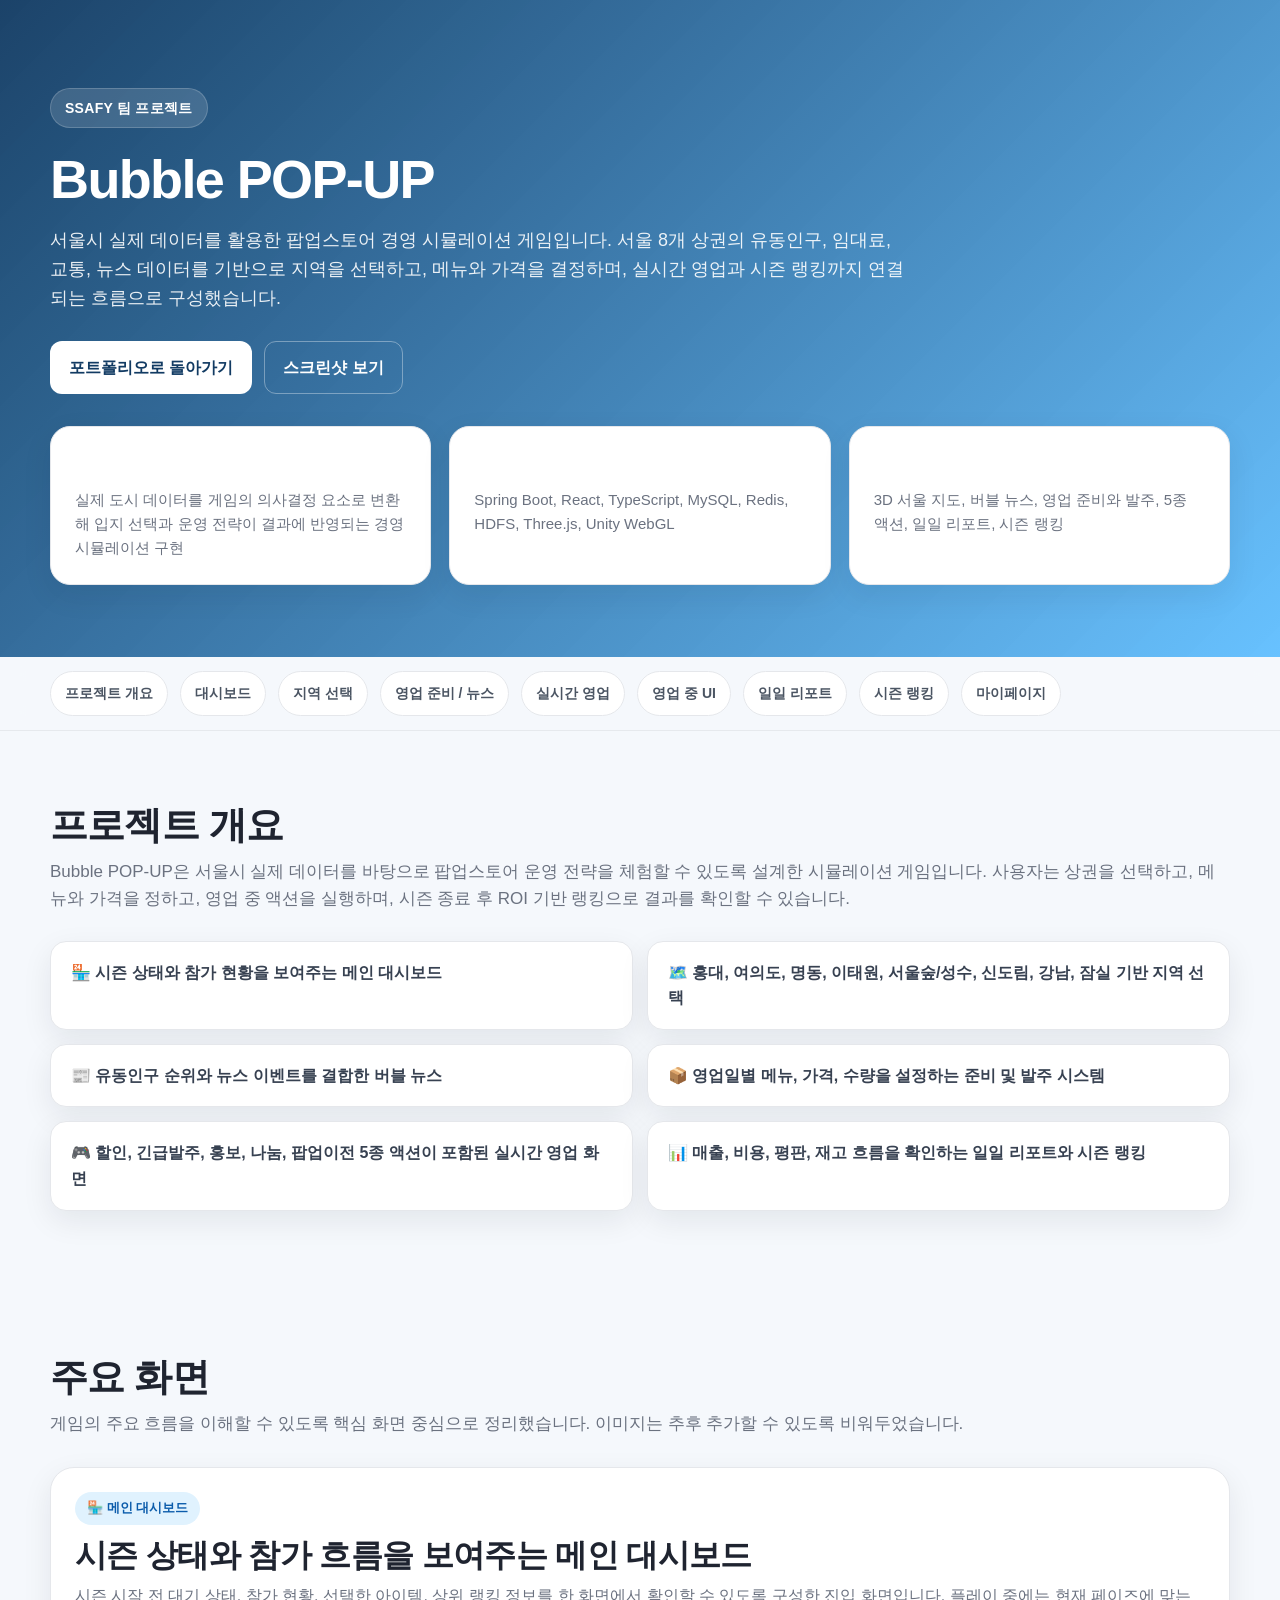
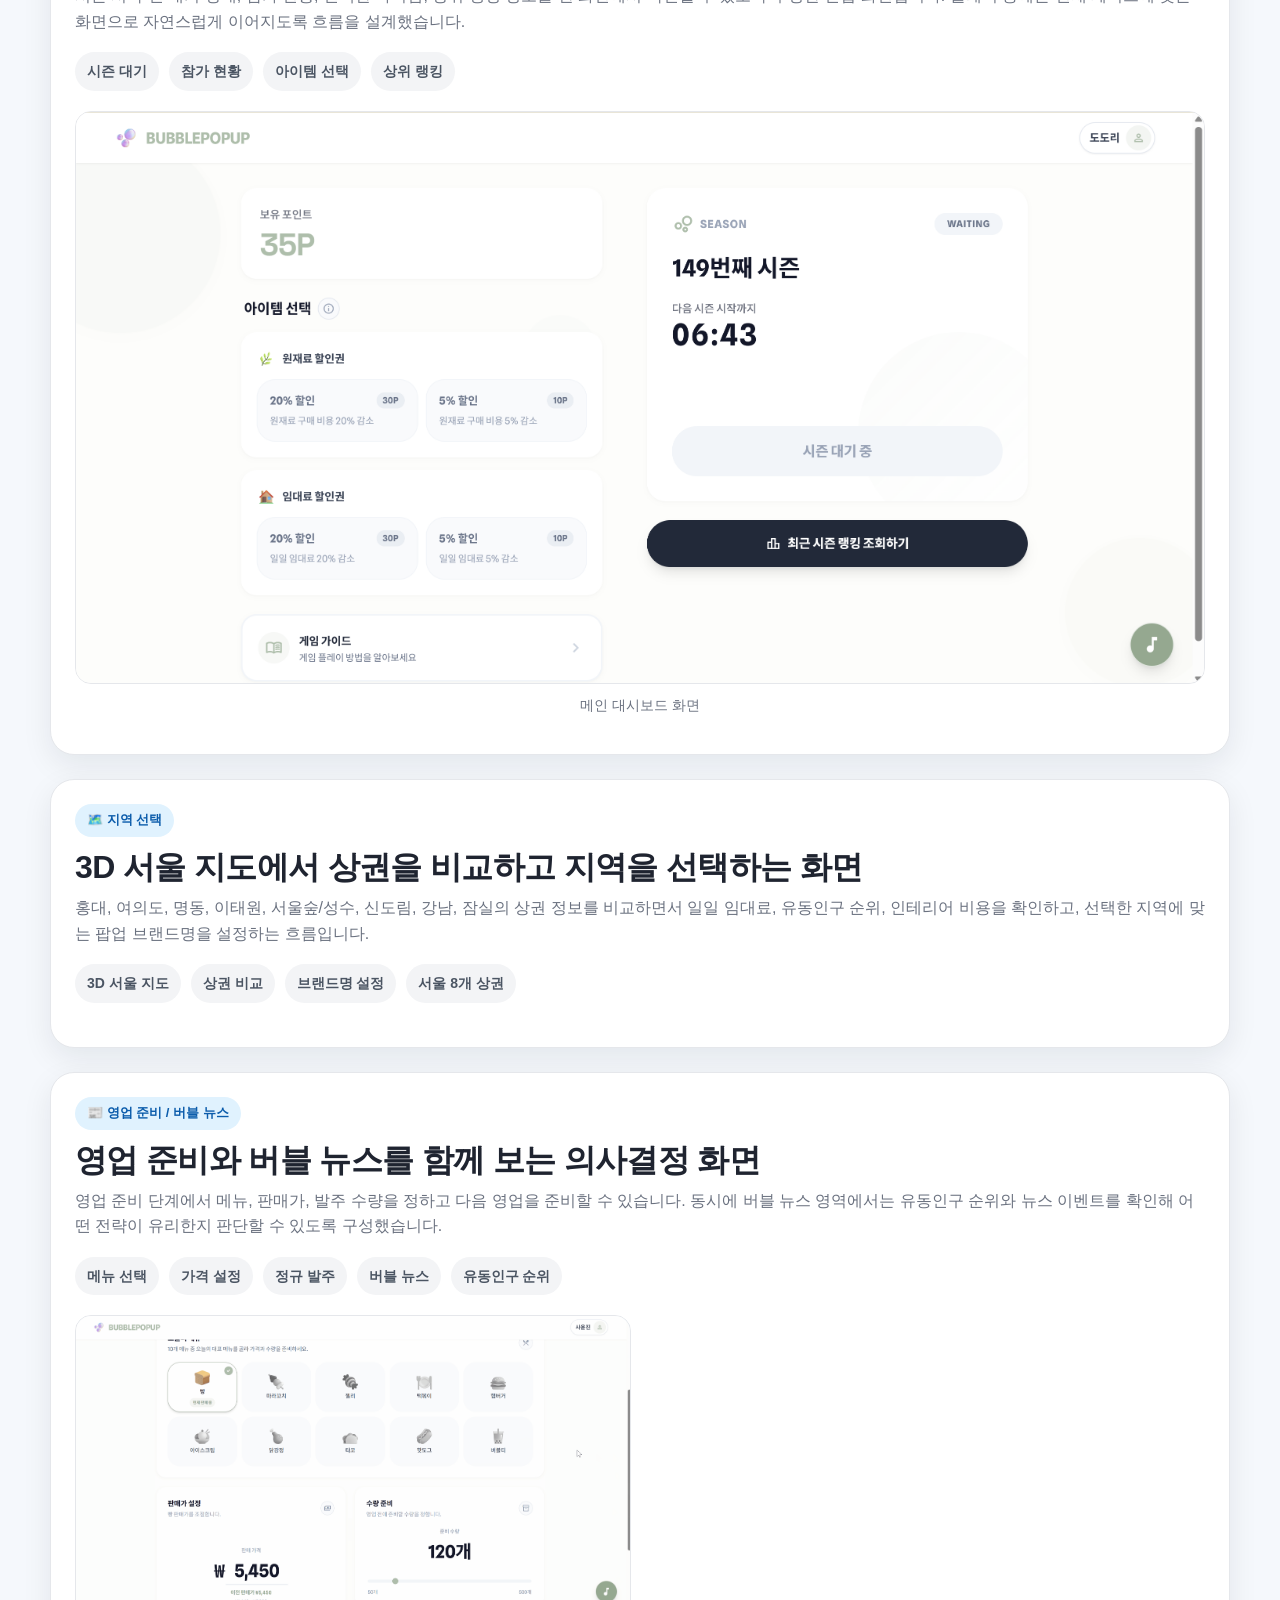
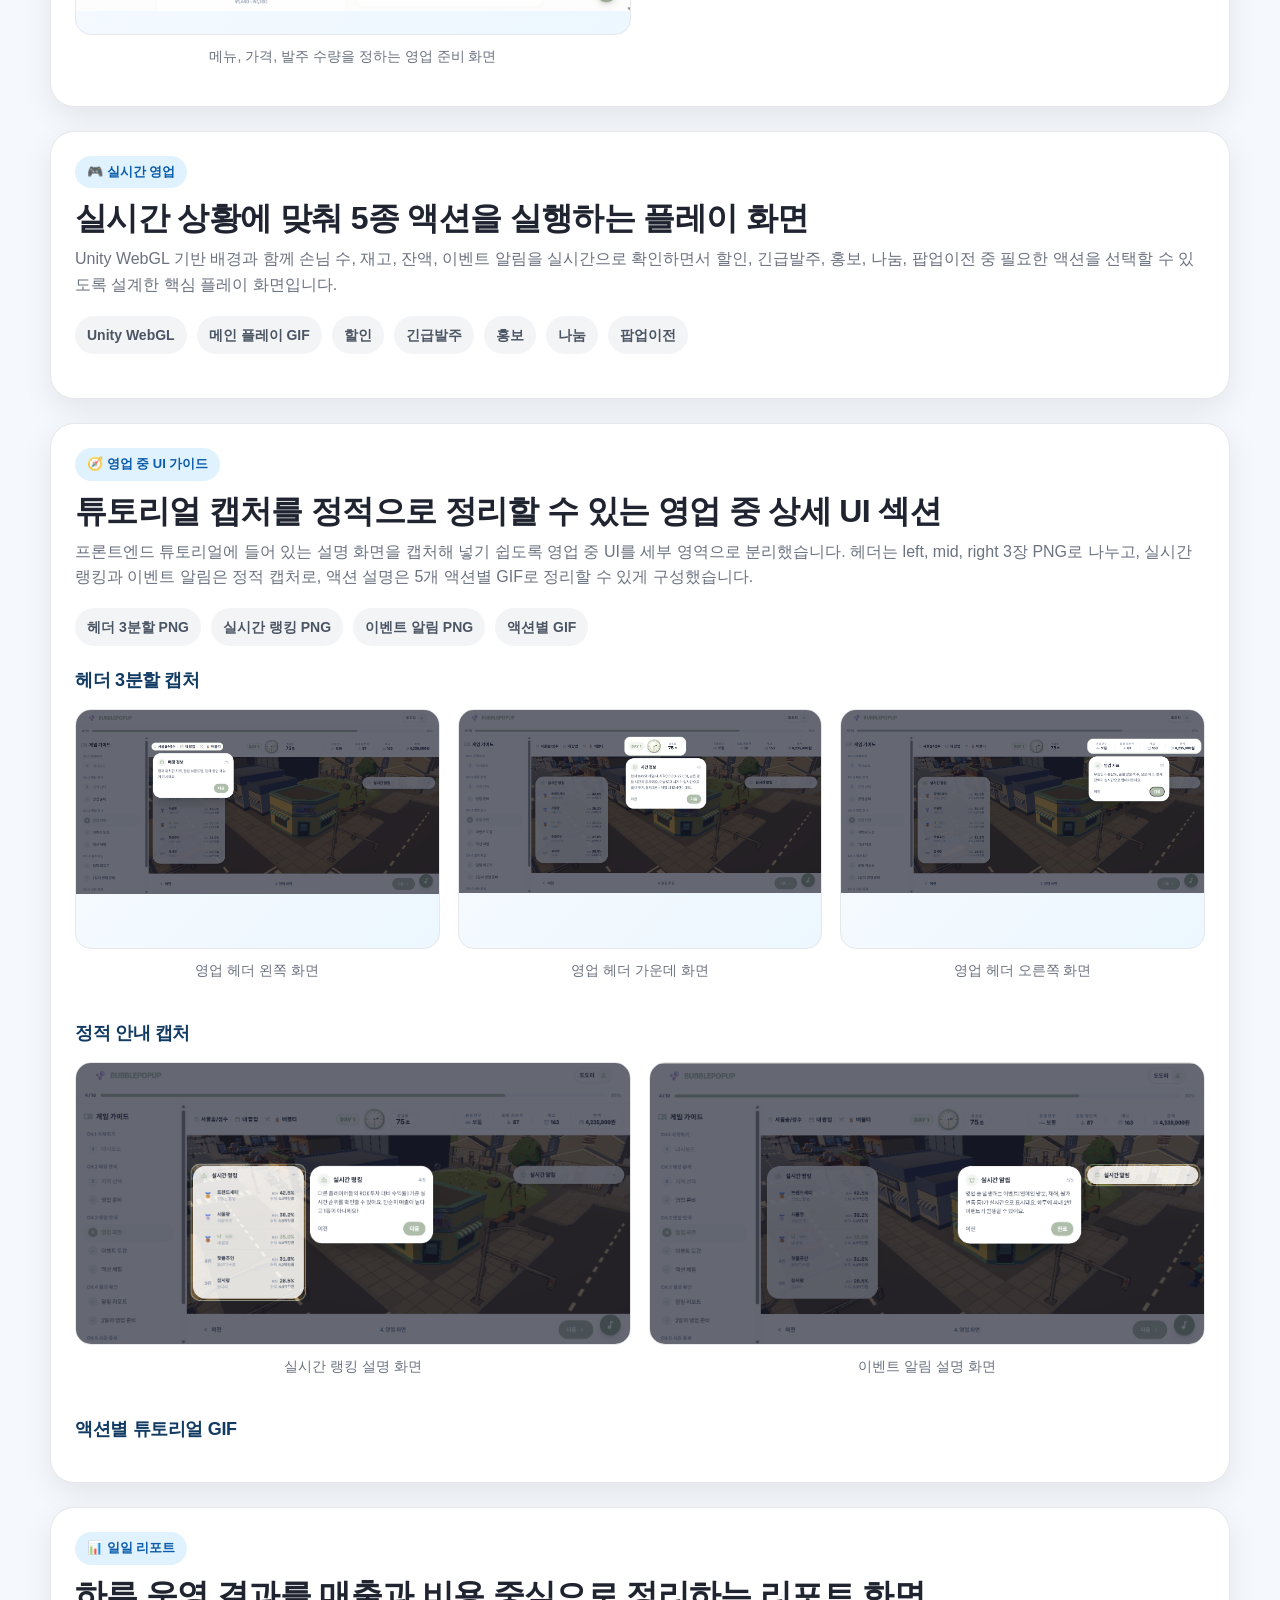
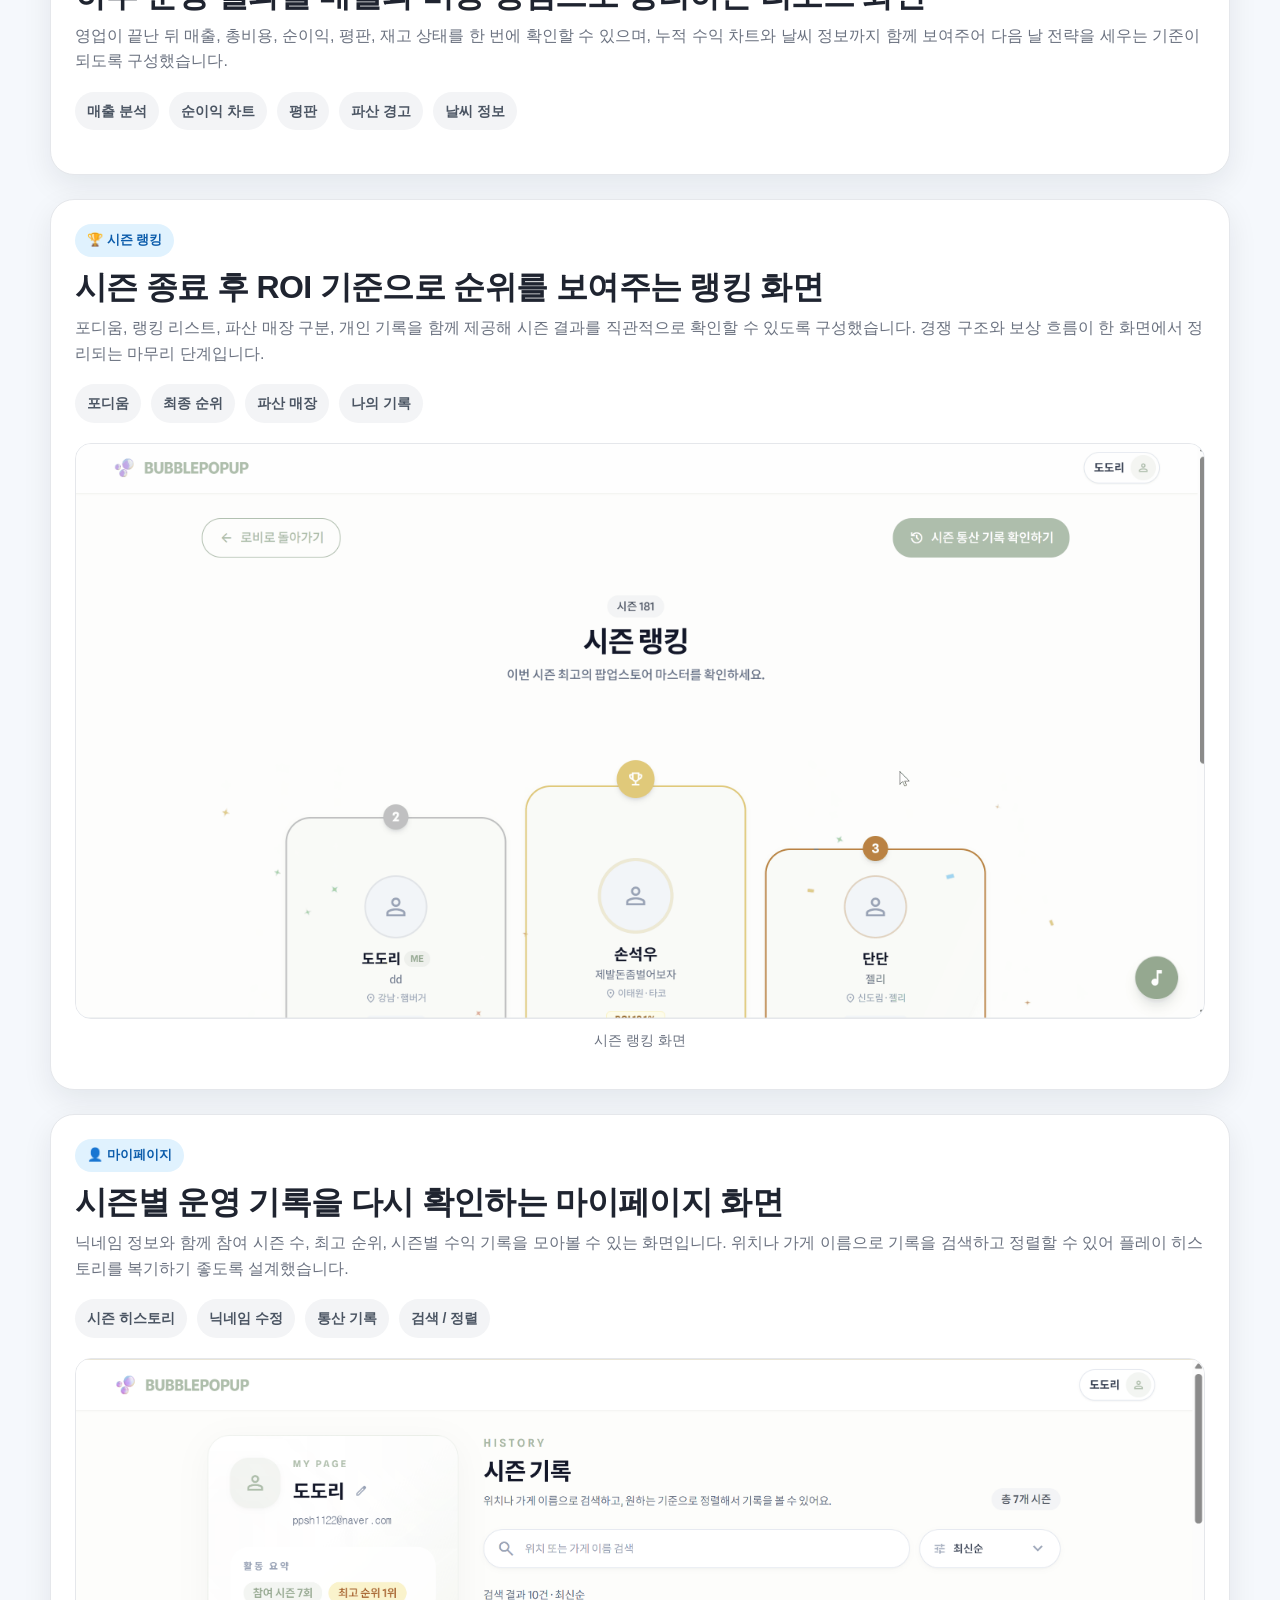
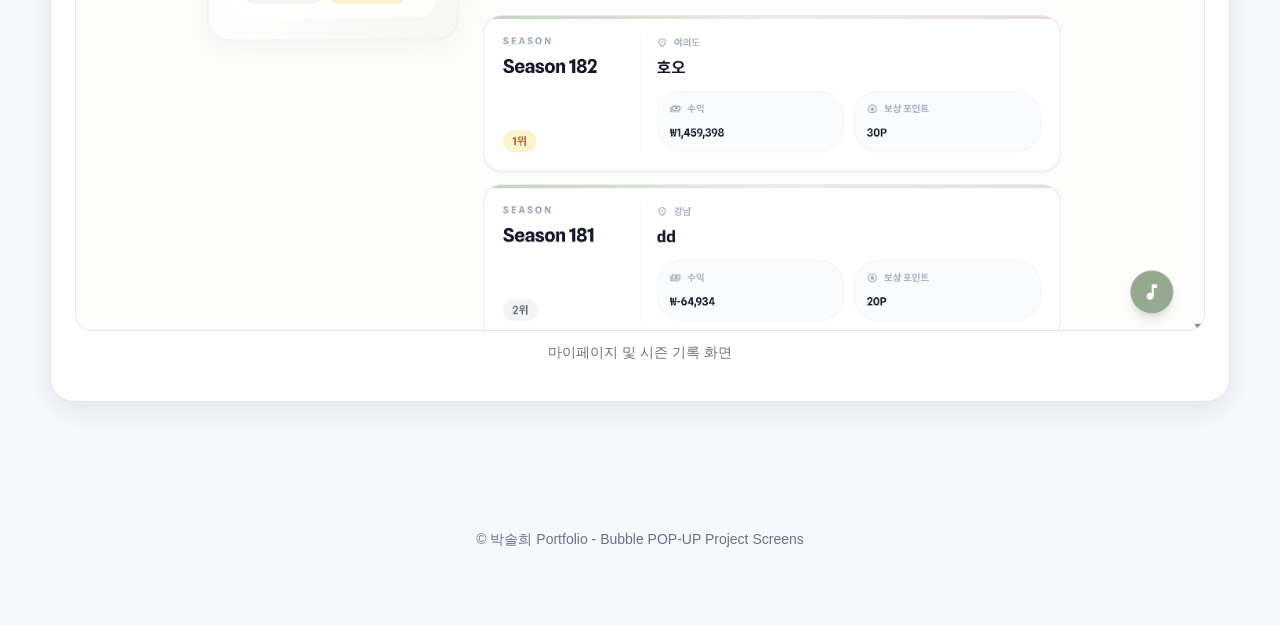
==== commit 95b589d6: "update bubble pop-up images" ====
--- a/bubble-popup.html
+++ b/bubble-popup.html
@@ -865,7 +865,7 @@
                 <div class="single-shot media-card">
                   <div class="media-shell">
                     <img
-                      src="images/bubble-pop-up/mypage.gif"
+                      src="images/bubble-pop-up/mypage.png"
                       alt="Bubble POP-UP my page screen"
                       loading="lazy"
                       onerror="this.closest('.media-card').remove()"
